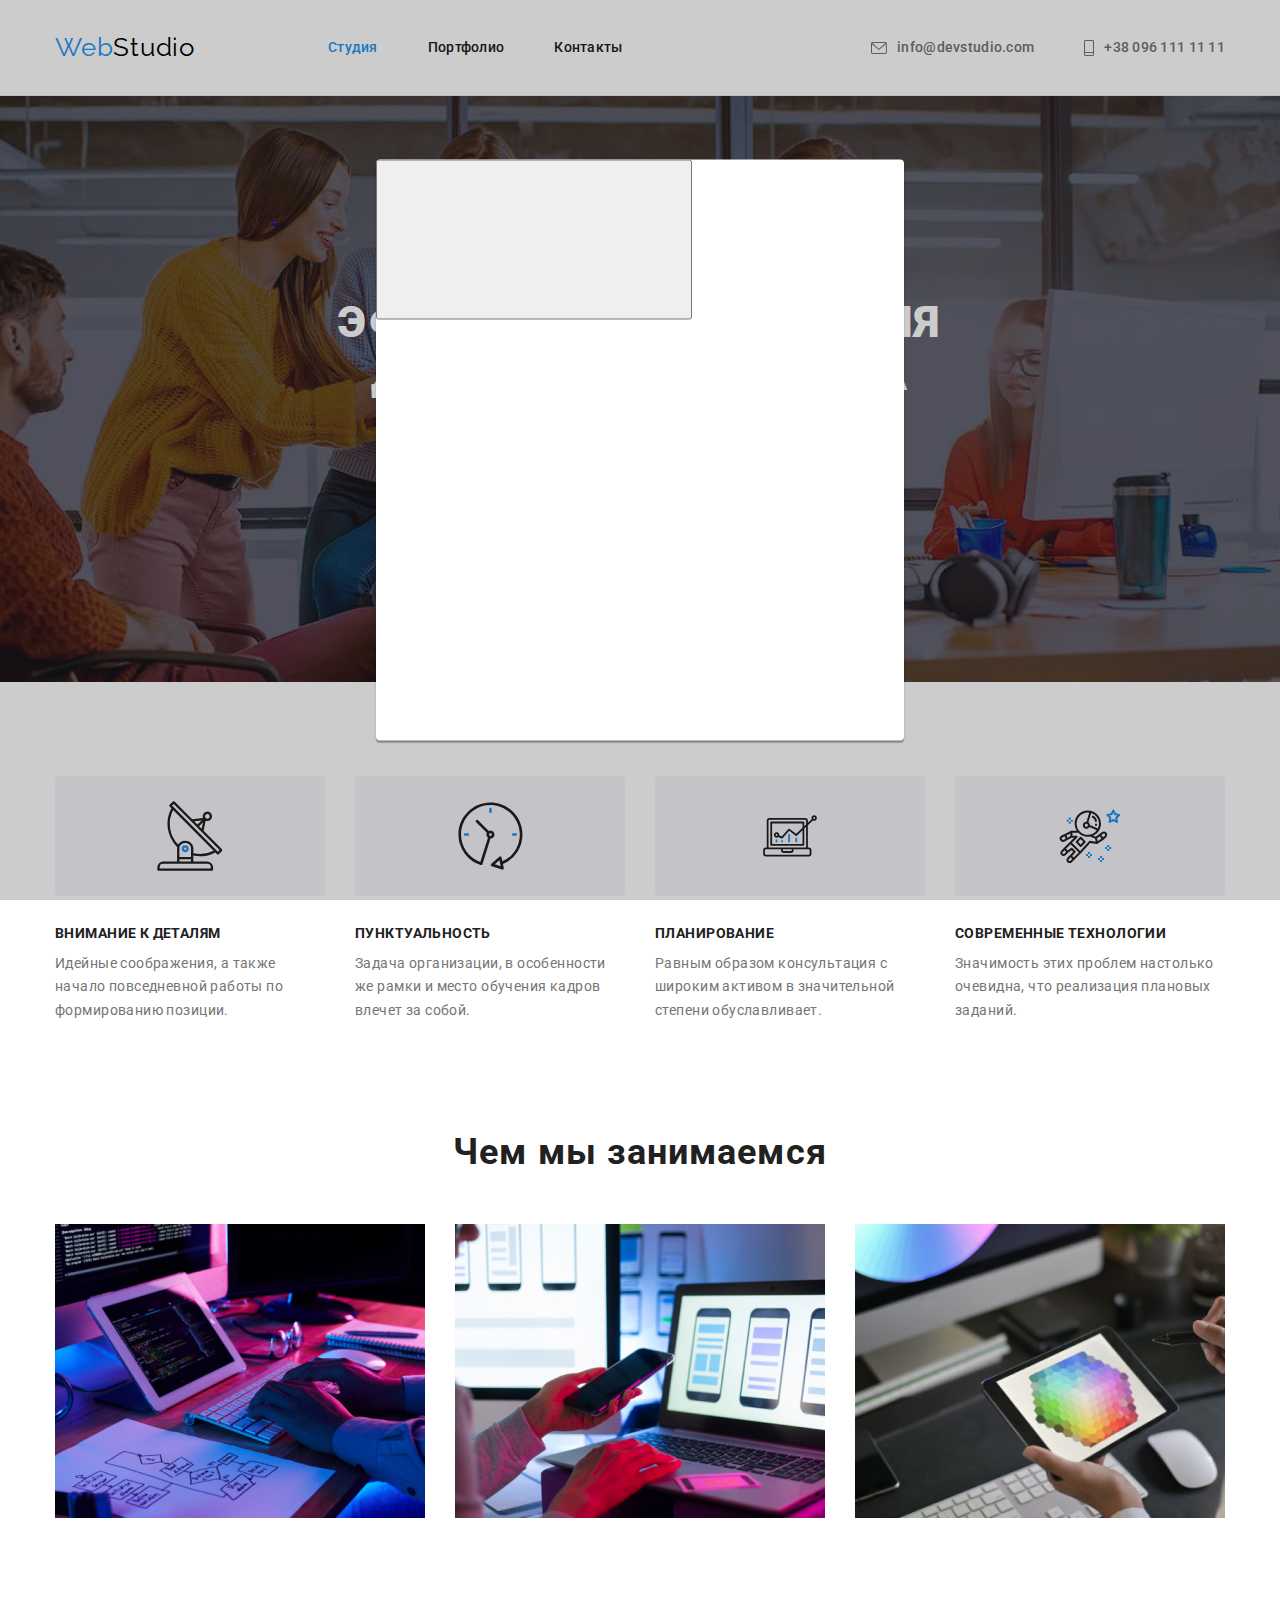
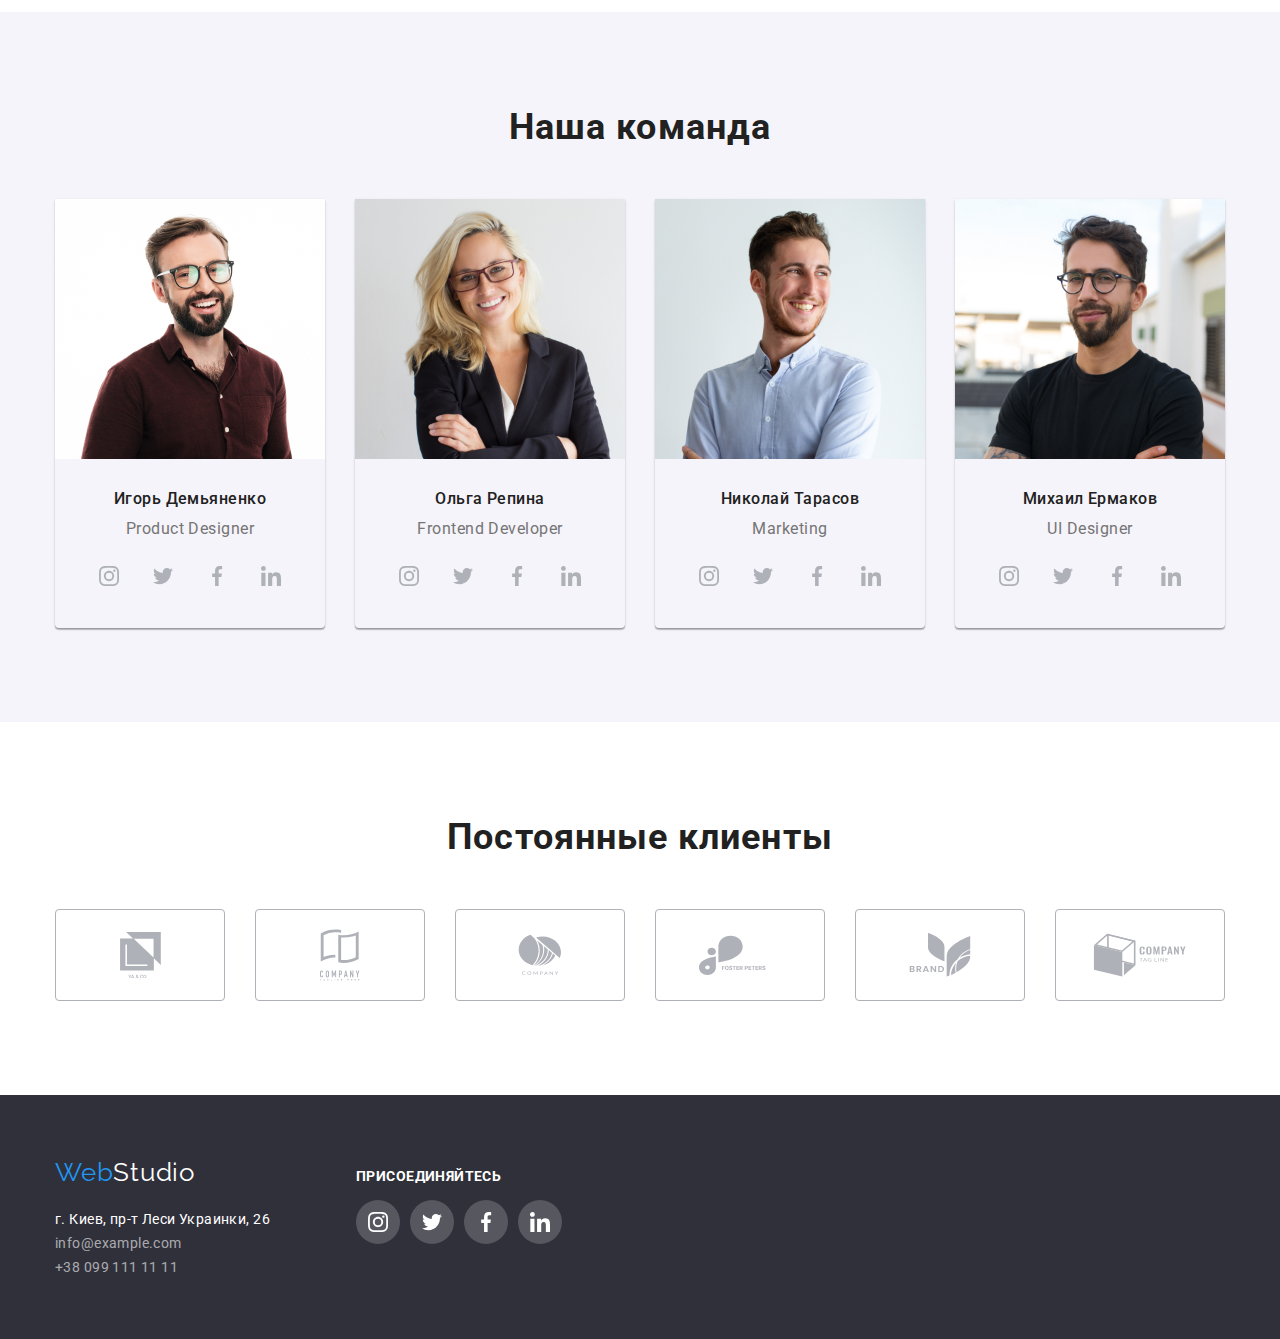
==== index.html @ 1cca9ac5 "modal" ====
<!DOCTYPE html>
<html lang="ru">
    <head>
        <meta charset="utf-8"/>
        <meta name="description" content="Эффективные решения для вашего бизнеса"/>
        <title>Web Studio</title>
        <link rel="preconnect" href="https://fonts.googleapis.com">
        <link rel="preconnect" href="https://fonts.gstatic.com" crossorigin>
        <link href="https://fonts.googleapis.com/css2?family=Raleway:wght@700&family=Roboto:wght@400;500;700;900&display=swap" rel="stylesheet">
        <link rel="stylesheet" href="https://cdnjs.cloudflare.com/ajax/libs/modern-normalize/1.1.0/modern-normalize.min.css">
        <link rel="stylesheet" href="./css/style.css">
    </head>
    <body class="body">

      <!-- Шапка сторінки -->
      <header class="page-header"> 
          <div class="container main-nav">
          <a href="/index.html"class="logo link">Web<span class="black-color">Studio</span></a>  
          <nav> 
            <ul class="site-nav list">
              <li class="item"><a href="./index.html" class="link current">Студия</a></li>
              <li class="item"><a href="./portfolio.html" class="link">Портфолио</a></li>
              <li class="item"><a href=""class="link">Контакты</a></li>
            </ul>
          </nav>
          <ul class="header-info list"> 
              <li class="item">
                  <a href="mailto:info@devstudio.com" class="info-link link">
                    <svg class="item-icon" width="16px" height="12px">
                    <use href="./img/sprite.svg#icon-mail"></use>   
                  </svg><span>info@devstudio.com</span></a>
              </li>

              <li class="item">
                  <a href="tel:+380961111111" class="info-link link">
                    <svg class="item-icon" width="10px" height="16px">
                    <use href="./img/sprite.svg#icon-phone"></use>   
                  </svg><span>+38 096 111 11 11</span></a>
              </li>
          </ul>  
        </div>
      </header>
      
      <!--Унікальний контент сторінки  -->
       <main>

           <!-- Секція перша -->
           <section class="main-section">
               <h1 class="main-title">Эффективные решения для вашего бизнеса</h1>
               <button type="button"class="primary-button">Заказать услугу</button>
        
           </section>

           <!-- Секція друга -->
          
              <section class="secondary-section">
                <div class="container">
                  <ul class="advantages list">
                      <li class="advantage-item"> 
                          <div class="advantage-icon-group">
                             <svg class="advantage-icon" width="65.32px" height="70px">
                              <use class="satellite-icon" href="./img/sprite.svg#icon-satellite1"></use>   
                            </svg>  
                          </div>
                          <h3 class="advantage">Внимание к деталям</h3>
                          <p class="specific-advantage">Идейные соображения, а также начало повседневной работы по формированию позиции.</p>
                     </li>

                     <li class="advantage-item">
                         <div class="advantage-icon-group">
                            <svg class="advantage-icon" width="66.96px" height="70px">
                             <use class="satellite-icon" href="./img/sprite.svg#icon-clock1"></use>   
                           </svg>  
                         </div>
                         <h3 class="advantage">Пунктуальность</h3>
                         <p class="specific-advantage">Задача организации, в особенности же рамки и место обучения кадров влечет за собой.</p>
                     </li>

                     <li class="advantage-item">
                         <div class="advantage-icon-group">
                           <svg class="advantage-icon" width="70px" height="53.69px">
                            <use class="satellite-icon" href="./img/sprite.svg#icon-graph1"></use>   
                          </svg>  
                       </div>
                         <h3 class="advantage">Планирование</h3>
                         <p class="specific-advantage">Равным образом консультация с широким активом в значительной степени обуславливает.</p>
                     </li>

                     <li class="advantage-item">
                         <div class="advantage-icon-group">
                           <svg class="advantage-icon" width="70px" height="60.66px">
                            <use class="satellite-icon" href="./img/sprite.svg#icon-astronaut"></use>   
                          </svg>  
                        </div>
                         <h3 class="advantage">Современные технологии</h3>
                         <p class="specific-advantage">Значимость этих проблем настолько очевидна, что реализация плановых заданий.</p>
                     </li>
                  </ul>
               </div>
              </section>
         
           <!-- Секція третя -->
           
              <section class="third-section">
                <div class="container">
                  <h2 class="secondary-title">Чем мы занимаемся</h2>
                      <ul class="work list">
                          <li class="work-item"><img src="./img/computer-typing.jpg" alt="человек, который сидит за столом и печатает на клавиатуре перед компьютером, а рядом лежат заметки" width="370" height="294">        
                          </li>
                          <li class="work-item"><img src="./img/phone.jpg" alt="человек, который сидит за столом перед ноутбуком и держит в руке телефон" width="370" height="294"> 
                          </li>
                          <li class="work-item"><img src="./img/tablet.jpg" alt="человек, который сидит перед компьютером и держит в руке планшет с ручкой, а на планшете изображена гамма цветов" width="370" height="294"> 
                          </li>
                       </ul>
                 </div>
              </section>
           
       
           <!-- Секція четверта -->
              <section class="team-section">
                  <h2 class="secondary-title">Наша команда</h2>
                  <ul class="team list container">
                      <li class="team-card">
                          <img src="./img/employee-1.jpg" alt="молодой человек в очках, в темной рубашке ,брюнет который улыбается" width="270" height="260">
                          <h3 class="employee-name">Игорь Демьяненко</h3>
                          <p lang="en" class="team-specialty"> Product Designer</p>
                          <ul class="team-icon-list">
                          
                            <li class="team-icon-item">
                              <a href="" class="team-icon-item">
                                <svg class="team-icon" width="20px" height="20px">
                                  <use href="./img/sprite.svg#icon-instagram"></use>   
                                </svg> 
                              </a>
                           </li>

                           <li class="team-icon-item">
                             <a href="" class="team-icon-item">
                               <svg class="team-icon" width="20px" height="20px">
                                 <use href="./img/sprite.svg#icon-twitter"></use>   
                               </svg>
                            </a>
                           </li>

                           <li class="team-icon-item">
                             <a href="" class="team-icon-item">
                              <svg class="team-icon" width="20px" height="20px">
                                <use href="./img/sprite.svg#icon-facebook"></use>   
                              </svg>
                             </a>
                           </li>

                           <li class="team-icon-item">
                             <a href="" class="team-icon-item">
                              <svg class="team-icon" width="20px" height="20px">
                                <use href="./img/sprite.svg#icon-linkedin"></use>   
                              </svg>
                             </a>
                           </li>
                         </ul>   
                      </li>
 
                      <li class="team-card">
                         <img src="./img/employee-2.jpg" alt="молодая девушка в очках, блондинка в костюме которая улыбается" width="270" height="260">
                         <h3 class="employee-name">Ольга Репина</h3>
                         <p lang="en" class="team-specialty"> Frontend Developer</p> 
                         <ul class="team-icon-list">
                          
                          <li class="team-icon-item">
                            <a href="" class="team-icon-item">
                              <svg class="team-icon" width="20px" height="20px">
                                <use href="./img/sprite.svg#icon-instagram"></use>   
                              </svg> 
                            </a>
                         </li>

                         <li class="team-icon-item">
                           <a href="" class="team-icon-item">
                             <svg class="team-icon" width="20px" height="20px">
                               <use href="./img/sprite.svg#icon-twitter"></use>   
                             </svg>
                          </a>
                         </li>

                         <li class="team-icon-item">
                           <a href="" class="team-icon-item">
                            <svg class="team-icon" width="20px" height="20px">
                              <use href="./img/sprite.svg#icon-facebook"></use>   
                            </svg>
                           </a>
                         </li>

                         <li class="team-icon-item">
                           <a href="" class="team-icon-item">
                            <svg class="team-icon" width="20px" height="20px">
                              <use href="./img/sprite.svg#icon-linkedin"></use>   
                            </svg>
                           </a>
                         </li>
                       </ul>   
                    </li>
 
                     <li class="team-card">
                         <img src="./img/employee-3.jpg" alt="молодой парень в белой рубашке, который улыбается" width="270" height="260">
                         <h3 class="employee-name">Николай Тарасов</h3>
                         <p lang="en" class="team-specialty"> Marketing</p>
                         <ul class="team-icon-list">
                          
                          <li class="team-icon-item">
                            <a href="" class="team-icon-item">
                              <svg class="team-icon" width="20px" height="20px">
                                <use href="./img/sprite.svg#icon-instagram"></use>   
                              </svg> 
                            </a>
                         </li>

                         <li class="team-icon-item">
                           <a href="" class="team-icon-item">
                             <svg class="team-icon" width="20px" height="20px">
                               <use href="./img/sprite.svg#icon-twitter"></use>   
                             </svg>
                          </a>
                         </li>

                         <li class="team-icon-item">
                           <a href="" class="team-icon-item">
                            <svg class="team-icon" width="20px" height="20px">
                              <use href="./img/sprite.svg#icon-facebook"></use>   
                            </svg>
                           </a>
                         </li>

                         <li class="team-icon-item">
                           <a href="" class="team-icon-item">
                            <svg class="team-icon" width="20px" height="20px">
                              <use href="./img/sprite.svg#icon-linkedin"></use>   
                            </svg>
                           </a>
                         </li>
                       </ul>   
                    </li>
 
                      <li class="team-card">
                         <img src="./img/employee-4.jpg" alt="молодой парень в очках, брюнет, в черной футболке, слегка улыбается" width="270" height="260">
                         <h3 class="employee-name">Михаил Ермаков</h3>
                         <p lang="en" class="team-specialty"> UI Designer</p>
                         <ul class="team-icon-list">
                          
                          <li class="team-icon-item">
                            <a href="" class="team-icon-item">
                              <svg class="team-icon" width="20px" height="20px">
                                <use href="./img/sprite.svg#icon-instagram"></use>   
                              </svg> 
                            </a>
                         </li>

                         <li class="team-icon-item">
                           <a href="" class="team-icon-item">
                             <svg class="team-icon" width="20px" height="20px">
                               <use href="./img/sprite.svg#icon-twitter"></use>   
                             </svg>
                          </a>
                         </li>

                         <li class="team-icon-item">
                           <a href="" class="team-icon-item">
                            <svg class="team-icon" width="20px" height="20px">
                              <use href="./img/sprite.svg#icon-facebook"></use>   
                            </svg>
                           </a>
                         </li>

                         <li class="team-icon-item">
                           <a href="" class="team-icon-item">
                            <svg class="team-icon" width="20px" height="20px">
                              <use href="./img/sprite.svg#icon-linkedin"></use>   
                            </svg>
                           </a>
                         </li>
                       </ul>   
                    </li>
              </ul> 

              </section>
<!-- Секція п'ята -->
              <section class="clients-section">
                <h2 class="secondary-title">Постоянные клиенты</h2>
                <ul class="clients-logo-list container">
                  <li class="clients-logo-item">
                    <a href="" class="clients-logo-item link">
                      <svg class="clients-icon" width="41px" height="46.7px">
                        <use href="./img/sprite.svg#icon-client-1"></use>
                      </svg>
                    </a>
                  </li>

                  <li class="clients-logo-item">
                    <a href="" class="clients-logo-item link">
                      <svg class="clients-icon" width="40px" height="52px">
                        <use href="./img/sprite.svg#icon-client-2"></use>
                      </svg>
                    </a>
                  </li>

                  <li class="clients-logo-item">
                    <a href="" class="clients-logo-item link">
                      <svg class="clients-icon" width="43.46px" height="41.18px">
                        <use href="./img/sprite.svg#icon-client-3"></use>
                      </svg>
                    </a>
                  </li>

                  <li class="clients-logo-item">
                    <a href="" class="clients-logo-item link">
                      <svg class="clients-icon" width="84.44px" height="40.62px">
                        <use href="./img/sprite.svg#icon-client-4"></use>
                      </svg>
                    </a>
                  </li>

                  <li class="clients-logo-item">
                    <a href="" class="clients-logo-item link">
                      <svg class="clients-icon" width="62.54px" height="45.43px">
                        <use href="./img/sprite.svg#icon-client-5"></use>
                      </svg>
                    </a>
                  </li>

                  <li class="clients-logo-item">
                    <a href="" class="clients-logo-item link">
                      <svg class="clients-icon" width="93.79px" height="43.93px">
                        <use href="./img/sprite.svg#icon-client-6"></use>
                      </svg>
                    </a>
                  </li>
                </ul>
              </section>
           
       </main>

      <!--Підвал сторінки -->
       <footer class="footer">
           <div class="container footer-container">
             <div class="address-container"> 
               <a href="/index.html"class="logo link">Web<span class="white-color">Studio</span></a>
              <address>
                 <ul class="address list">
                     <li><a href=""class="physical-address link">г. Киев, пр-т Леси Украинки, 26</a></li> 
                     <li><a href="info@example.com" class="info link">info@example.com</a></li>
                     <li><a href="tel:+380991111111" class="info link">+38 099 111 11 11</a></li>  
                 </ul>
              </address>
             </div>
              
              <div class="join container">
                <h3 class="join-title">Присоединяйтесь</h3>
                <ul class="join-icon-list">
                  <li class="join-icon-item">
                    <a href="" class="join-icon-item">
                      <svg width="20px" height="20px">
                        <use href="./img/sprite.svg#icon-instagram"></use>   
                      </svg>
                    </a>
                   </li>
    
                   <li class="join-icon-item">
                     <a href="" class="join-icon-item">
                      <svg  width="20px" height="20px">
                        <use href="./img/sprite.svg#icon-twitter"></use>   
                      </svg>
                     </a>
                   </li>
    
                   <li class="join-icon-item">
                     <a href="" class="join-icon-item">
                      <svg width="20px" height="20px">
                        <use href="./img/sprite.svg#icon-facebook"></use>   
                      </svg>
                     </a>
                   </li>
    
                   <li class="join-icon-item">
                     <a href="" class="join-icon-item"> 
                      <svg width="20px" height="20px">
                        <use href="./img/sprite.svg#icon-linkedin"></use>   
                      </svg>
                     </a>
                   </li>
                 </ul>  
                </li>
                </ul>
               </div>

           </div>

       </footer>

       <!-- Модальне вікно -->
       <div class="backdrop">
         <div class="modal">
           <button>
             <svg>
               <use href="" ></use>
             </svg>
           </button>
         </div>
       </div>



  </body>
   
</html>
---- css/style.css ----
:root {
    --primary-text-color: #212121;
    --paragraph-text-color: #757575;
    --accent-color: #2196F3;
    --body-background-color: #FFFFFF;
    --logo-black-color: #000000;
    --footor-background-color: #2F303A;
    --team-background-color: #F5F4FA;
    --footer-info-color: rgba(255, 255, 255, 0.6);
    --primary-button-shadow: 0px 4px 4px rgba(0, 0, 0, 0.15);
    --team-card-shadow: 0px 1px 3px rgba(0, 0, 0, 0.12), 0px 1px 1px rgba(0, 0, 0, 0.14), 0px 2px 1px rgba(0, 0, 0, 0.2);
    --portfolio-card-shadow: 0px 1px 1px rgba(0, 0, 0, 0.12), 0px 4px 4px rgba(0, 0, 0, 0.06), 1px 4px 6px rgba(0, 0, 0, 0.16);
    --secondary-button-shadow: 0px 3px 1px rgba(0, 0, 0, 0.1), 0px 1px 2px rgba(0, 0, 0, 0.08), 0px 2px 2px rgba(0, 0, 0, 0.12);
    --card-border-color: 1px solid #EEEEEE;
    --icon-color: #AFB1B8;
    --icon-background-color: rgba(255, 255, 255, 0.1);
    --header-border-color: 1px solid #ECECEC;
}

*, 
*::before,
*::after {
    box-sizing: border-box;
}

.body {
    background-color: var(--body-background-color);
    color: var(--primary-text-color);
    font-family: 'Roboto', 'Arial', sans-serif;
 }
 .container {
     width: 1200px;
     padding-left: 15px;
     padding-right: 15px;
     margin: 0 auto;
 }
 .list {
     list-style: none;
     margin-top: 0;
     margin-bottom: 0;
 }
 .link {
     text-decoration: none;
 }
 /* Шапка сторінки */
 
 /* Лого хедер */
 .page-header {
    border-bottom: var(--header-border-color);
 }
 .page-header .main-nav {
     display: flex;
     align-items: center;
     padding-top: 32px;
     padding-bottom: 32px;
 }
 .logo {
     color: var(--accent-color);
     font-family: 'Raleway', 'Arial', sans-serif;
     font-size: 26px;
     line-height: 1.2;
     letter-spacing: 0.03em;  
 }
 .logo .black-color {
     color: var(--logo-black-color);  
     display: inline-block; 
 }
 .logo:hover,
 .logo:focus {
     color: var(--accent-color);
 }
 
 /* Навігація */
 .site-nav {
     font-weight: 500;
     font-size: 14px;
     line-height: 1.1;
     letter-spacing: 0.02em;
 
     display: flex;
     margin-left: 93px;
 }
 .site-nav .item:not(:last-child),
 .header-info .item:not(:last-child){
     margin-right: 50px;
 }
 .site-nav .link {
     color: var(--primary-text-color);
     display: block;
 }
 .site-nav .link:hover,
 .site-nav .link:focus {
     color: var(--accent-color);
 }
 .site-nav .link.current{
     color: var(--accent-color);
 }
 .header-info {
     font-weight: 500;
     font-size: 14px;
     line-height: 1.1;
     letter-spacing: 0.02em;
 
     padding: 0;
     margin-left: auto;
     display: flex;
     align-items: center;
 }
 .info-link {
     color: var(--paragraph-text-color);
     display: flex;
     align-items: center;
 }
 .info-link:hover,
 .info-link:focus {
     color: var(--accent-color);
 }
 .item {
     color: var(--paragraph-text-color);
     display: flex;
     align-items: center;
 }
 .item:hover,
 .item-focus {
     color: var(--accent-color);
 }
 .item-icon {
  fill: currentColor;
  margin-right: 10px;
 }
 
 /* Унікальний контент сторінки */
 
 /* Секція перша */
 
 .main-section {
     background-color: var(--footor-background-color);
     color: var(--body-background-color);
     margin-top: 0;
     padding: 200px 0;
     text-align: center;
 
     background-image: linear-gradient(
        to right, 
        rgba(47, 48, 58, 0.4),
        rgba(47, 48, 58, 0.4)
      ),
        url(../img/hero.jpg);
    
     background-repeat: no-repeat;
     background-position: center;
     background-size: 1600px;
 }
 .main-title {
     font-weight: 900;
     font-size: 44px;
     line-height: 1.2;
     letter-spacing: 0.06em;
     text-transform: uppercase;
     
     margin: 0 auto 30px auto;
     width: 696px;
 }
 /* Кнопка */
 .primary-button {
     background-color: var(--accent-color);
     color: var(--body-background-color);
     font-family: inherit;
     font-size: 16px;
     line-height: 1.9;
     letter-spacing: 0.06em;
 
     box-shadow: var(--primary-button-shadow);
     border: none;
     border-radius: 4px; 
     padding: 10px 32px;
     min-width: 200px;
     text-align: center;
     margin-top: 0;
     cursor: pointer;
 }
 
 /* Секція друга */
 .secondary-section .container .advantages {
     display: flex;
     justify-content: space-between;
 }
 .secondary-section {
     padding: 94px 0 47px 0;
 }
 .advantages {
     padding-left: 0;
     padding-right: 0;
 }
 .adwantage-item {
     max-width: 270px;
     padding-left: 0;
     padding-right: 0;
     margin-left: 0;
     margin-right: 0;   
 }
 .advantage-icon-group {
     background-color: var(--team-background-color);
     color: currentColor;
     width: 270px;
     height: 120px;   
     border-radius: 4px;
    
     display: flex;
     justify-content: center;
     align-items: center;
     margin-bottom: 30px; 
     padding: 0;
 }
 .satellite-icon {
     text-align: center;
     justify-content: center; 
 }
 .advantage {
     font-size: 14px;
     line-height: 1.1;
     letter-spacing: 0.03em;
     text-transform: uppercase;
 
     margin-top: 0;
     margin-bottom: 10px;
 }
 .specific-advantage {
     color: var(--paragraph-text-color);
     font-size: 14px;
     line-height: 1.7;
     letter-spacing: 0.03em;
 
     margin-top: 0;
     max-width: 270px;
 }
 
 /* Секція третя */
 .third-section {
    padding: 47px 0 94px 0;
 }
 .secondary-title {
     font-size: 36px;
     line-height: 1.2;
     text-align: center;
     letter-spacing: 0.03em;
     
     margin-top: 0;
     margin-bottom: 50px;
 }
 .work {
     display: flex;
     justify-content: space-between;
     padding-left: 0;
     padding-right: 0;
 }
 
 /* Секція четверта */
 .team-section {
     background-color: var(--team-background-color);
     padding: 94px 0;
 }
 
 .team {
     display: flex;
     justify-content: space-between;
 }
 .team-card {
     text-align: center;
 
     box-shadow: var(--team-card-shadow);
     border-radius: 0px 0px 4px 4px;
 }
 .employee-name {
     font-weight: 500;
     font-size: 16px;
     line-height: 1.2;
     letter-spacing: 0.03em;
 
     margin-top: 30px;
     margin-bottom: 10px;
 }
 .team-specialty {
     font-size: 16px;
     line-height: 1.2;
     letter-spacing: 0.03em;
     color: var(--paragraph-text-color);
 
     margin-top: 0;
     margin-bottom: 16px;
 }
 /* Іконки четверта секція */

.team-icon-list {
    list-style: none;
    padding-left: 32px;
    padding-right: 32px;
    margin-bottom: 30px;

    display: flex;
    justify-content: center;
    align-items: center;
}
.team-icon-item {
    width: 44px;
    height: 44px;
    display: flex;
    justify-content: center;
    align-items: center;
    border-radius: 50%; 
    fill: var(--icon-color);
}
.team-icon-item:not(:last-child){
    margin-right: 10px;
}
.team-icon-item:hover,
.team-icon-item:focus {
    background-color: var(--accent-color);
    fill: var(--body-background-color);
}

/* П'ята секція + іконки */
.clients-section {
    padding-top: 94px;
}
.clients-logo-list {
    list-style: none;
    display: flex;
    justify-content: space-between;
    align-items: center;
    padding-bottom: 94px; 
}
.clients-logo-item {
    width: 170px;
    height: 92px;
    border: 1px solid var(--icon-color);
    border-radius: 4px;
    fill: var(--icon-color);

    display: flex;
    justify-content: center;
    align-items: center;
}
.clients-logo-item .link {
    border: none;
}
.clients-logo-item:hover,
.clients-logo-item:focus {
   fill: var(--accent-color);
   border-color: var(--accent-color); 
}


 /* Підвал сторінки */
 .footer {
     background-color: var(--footor-background-color);
     
     padding: 60px 0;
     margin-top: 0;
     margin-bottom: 0;
 }

 .footer-container {
     display: flex;
     align-items: baseline;
 }
 .address-container {
     margin-right: 70px;
 }
 /* Лого футер */
 
 .logo .link {
     margin-left: 215px;
 }
 .white-color {
     color: var(--body-background-color);
 }
 .logo > .white-color {
     display: inline-block;
     margin-bottom: 20px;
 }
 .address {
     font-style: normal;
     font-size: 14px;
     line-height: 1.7;
     letter-spacing: 0.03em;
 
     padding: 0;
     width: 231px;
 }
 .physical-address {
     color: var(--body-background-color);
     margin-top: 0;
     margin-bottom: 9px;
 }
 .address .info {
     color: var(--footer-info-color);
     margin-top: 0;
     margin-bottom: 9px;
 }
 .address .link:hover,
 .address .link:focus {
     color: var(--accent-color);
 }
.join {
    padding-left: 0;
}
.join-title {
    font-size: 14px;
    line-height: 1.1;
    letter-spacing: 0.03em;
    text-transform: uppercase;
    color: var(--body-background-color); 
}
.join-icon-list {
    list-style: none;
    display: flex;
    align-items: center;
    padding-left: 0;
}
.join-icon-item {
    width: 44px;
    height: 44px;
    display: flex;
    justify-content: center;
    align-items: center;
    border-radius: 50%; 
    fill: var(--body-background-color);
    background-color: var(--icon-background-color);
}
.join-icon-item:not(:last-child){
    margin-right: 10px;
}
.join-icon-item:hover,
.join-icon-item:focus {
  background-color: var(--accent-color);
    fill: var(--body-background-color);  
} 


/* Модальне вікно */

.backdrop {
    position: fixed;
    top: 0;
    left: 0;
    width: 100%;
    height: 100%;
    background-color: rgba(0, 0, 0, 0.2);;
}
  .modal {
    position: absolute;
    top: 50%;
    left: 50%;
    transform: translate(-50%, -50%);

    width: 528px; 
    height: 581px;
    background: #FFFFFF;
    box-shadow: 0px 1px 3px rgba(0, 0, 0, 0.12), 0px 1px 1px rgba(0, 0, 0, 0.14), 0px 2px 1px rgba(0, 0, 0, 0.2);
    border-radius: 4px; 
  }

     



 /* Портфоліо */
.portfolio-section {
   padding: 94px 0; 
}
.portfolio-nav {
    display: flex;
    justify-content: center;
    margin-bottom: 50px;
    padding-left: 0;
}
/* Кнопки у портфоліо */
.secondary-button{
   background: var(--team-background-color);
   color: var(--primary-text-color);
   font-weight: 500;
   font-size: 16px;
   line-height: 1.6;
   text-align: center;
   letter-spacing: 0.03em;

   min-width: 73px;
   border-radius: 4px;
   border: transparent;
  
   padding: 6px 22px;
   margin-top: 0;
   cursor: pointer;    
}
.nav-button:not(:last-child) {
   margin-right: 8px;
}
.secondary-button:hover,
.secondary-button:focus {
   background: var(--accent-color);
   color: var(--body-background-color);
   box-shadow: var(--secondary-button-shadow);
}
.portfolio-items {
   display: flex;
   flex-wrap: wrap;
  
   padding-right: 0;
   padding-left: 0;
}
.portfolio-card:not(:nth-child(-n+3) ) {
  margin-top: 30px;
}
.portfolio-card:not(:nth-child(3n)) {
  margin-right: 30px;
}
.portfolio-link {
    text-decoration: none;
    display: block;
}
.portfolio-link:hover,
.portfolio-link:focus {
    box-shadow: var(--portfolio-card-shadow);
}
.card-text {
   margin-left: 0;
   margin-right: 0;
   padding-left: 0;
   padding-right: 0;
   width: 370px;
   box-sizing: border-box;
   border-top: none;
   border-left: var(--card-border-color);
   border-right: var(--card-border-color);
   border-bottom: var(--card-border-color);
}
img {
   display: block;
}
.item-name {
   font-size: 18px;
   line-height: 2.0;
   letter-spacing: 0.06em;

   padding: 20px 24px 4px;
   margin-top: 0;
   margin-bottom: 0;
   min-width: 322px;
   color: var(--primary-text-color);
}
.item-description {
   color: var(--paragraph-text-color);
   font-size: 16px;
   line-height: 1.9;
   letter-spacing: 0.03em;

   padding: 0 24px 20px ;
   margin-top: 0;
   margin-bottom: 0;
   min-width: 322px;
}
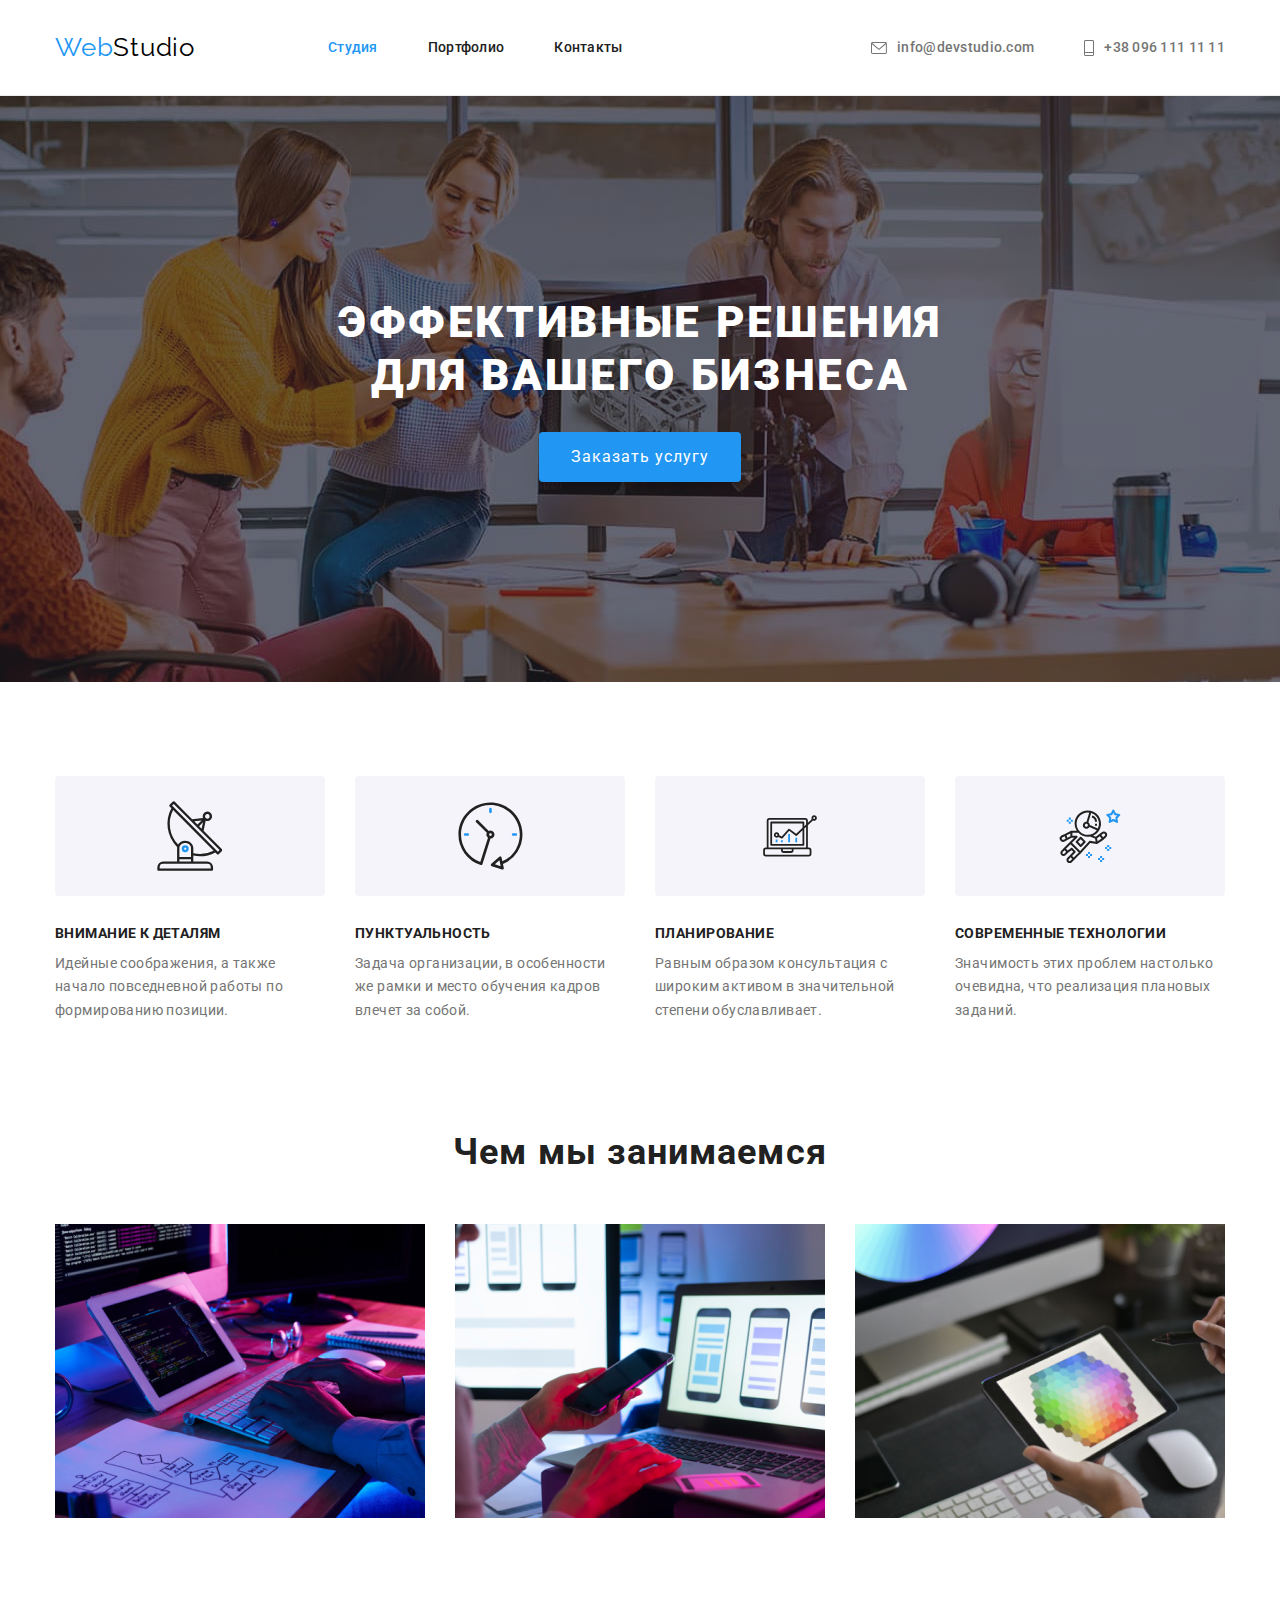
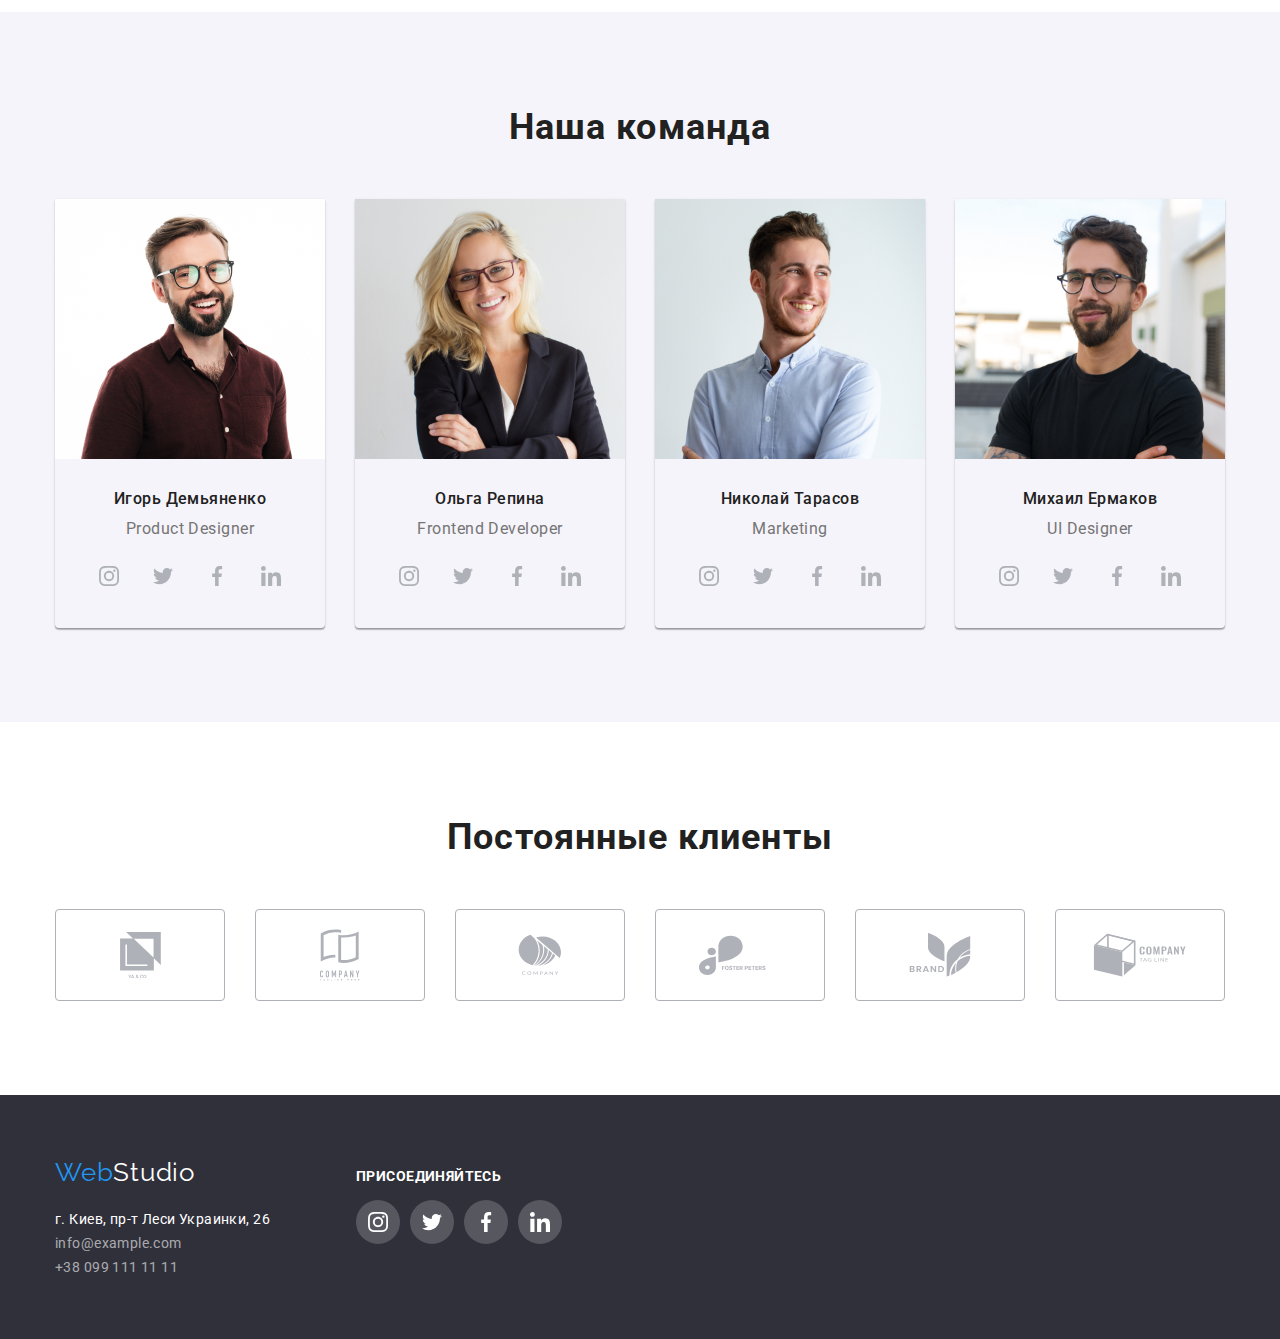
==== commit 803fab5f: "modal finish" ====
--- a/index.html
+++ b/index.html
@@ -47,7 +47,7 @@
            <!-- Секція перша -->
            <section class="main-section">
                <h1 class="main-title">Эффективные решения для вашего бизнеса</h1>
-               <button type="button"class="primary-button">Заказать услугу</button>
+               <button type="button"class="primary-button" data-modal-open>Заказать услугу</button>
         
            </section>
 
@@ -396,18 +396,17 @@
        </footer>
 
        <!-- Модальне вікно -->
-       <div class="backdrop">
+       <div class="backdrop is-hidden" data-modal>
          <div class="modal">
-           <button>
-             <svg>
-               <use href="" ></use>
+           <button class="close-button" data-modal-close>
+             <svg class="close-icon" width="18px" height="18px">
+               <use href="./img/sprite.svg#icon-close"></use> 
              </svg>
            </button>
          </div>
        </div>
 
-
-
+<script src="./js/modal.js"></script>
   </body>
    
 </html>--- a/css/style.css
+++ b/css/style.css
@@ -448,6 +448,10 @@
     height: 100%;
     background-color: rgba(0, 0, 0, 0.2);;
 }
+.backdrop.is-hidden {
+    opacity: 0;
+    pointer-events: none;
+}
   .modal {
     position: absolute;
     top: 50%;
@@ -459,9 +463,33 @@
     background: #FFFFFF;
     box-shadow: 0px 1px 3px rgba(0, 0, 0, 0.12), 0px 1px 1px rgba(0, 0, 0, 0.14), 0px 2px 1px rgba(0, 0, 0, 0.2);
     border-radius: 4px; 
+
+    opacity: 1;
   }
 
+  .close-button {
+      width: 30px;
+      height: 30px;
+      border-radius: 50%;
+      display: flex;
+      justify-content: center;
+      align-items: center;
+
+      background: #FFFFFF;
+      border: 1px solid rgba(0, 0, 0, 0.1);
+      box-sizing: border-box;
+
+      cursor: pointer;
+      padding: 0;
      
+}
+  .close-icon {
+      border: none;
+  }
+  .modal > .close-button {
+        margin-top: 8px;
+        margin-left: 490px;
+    } 
 
 
 
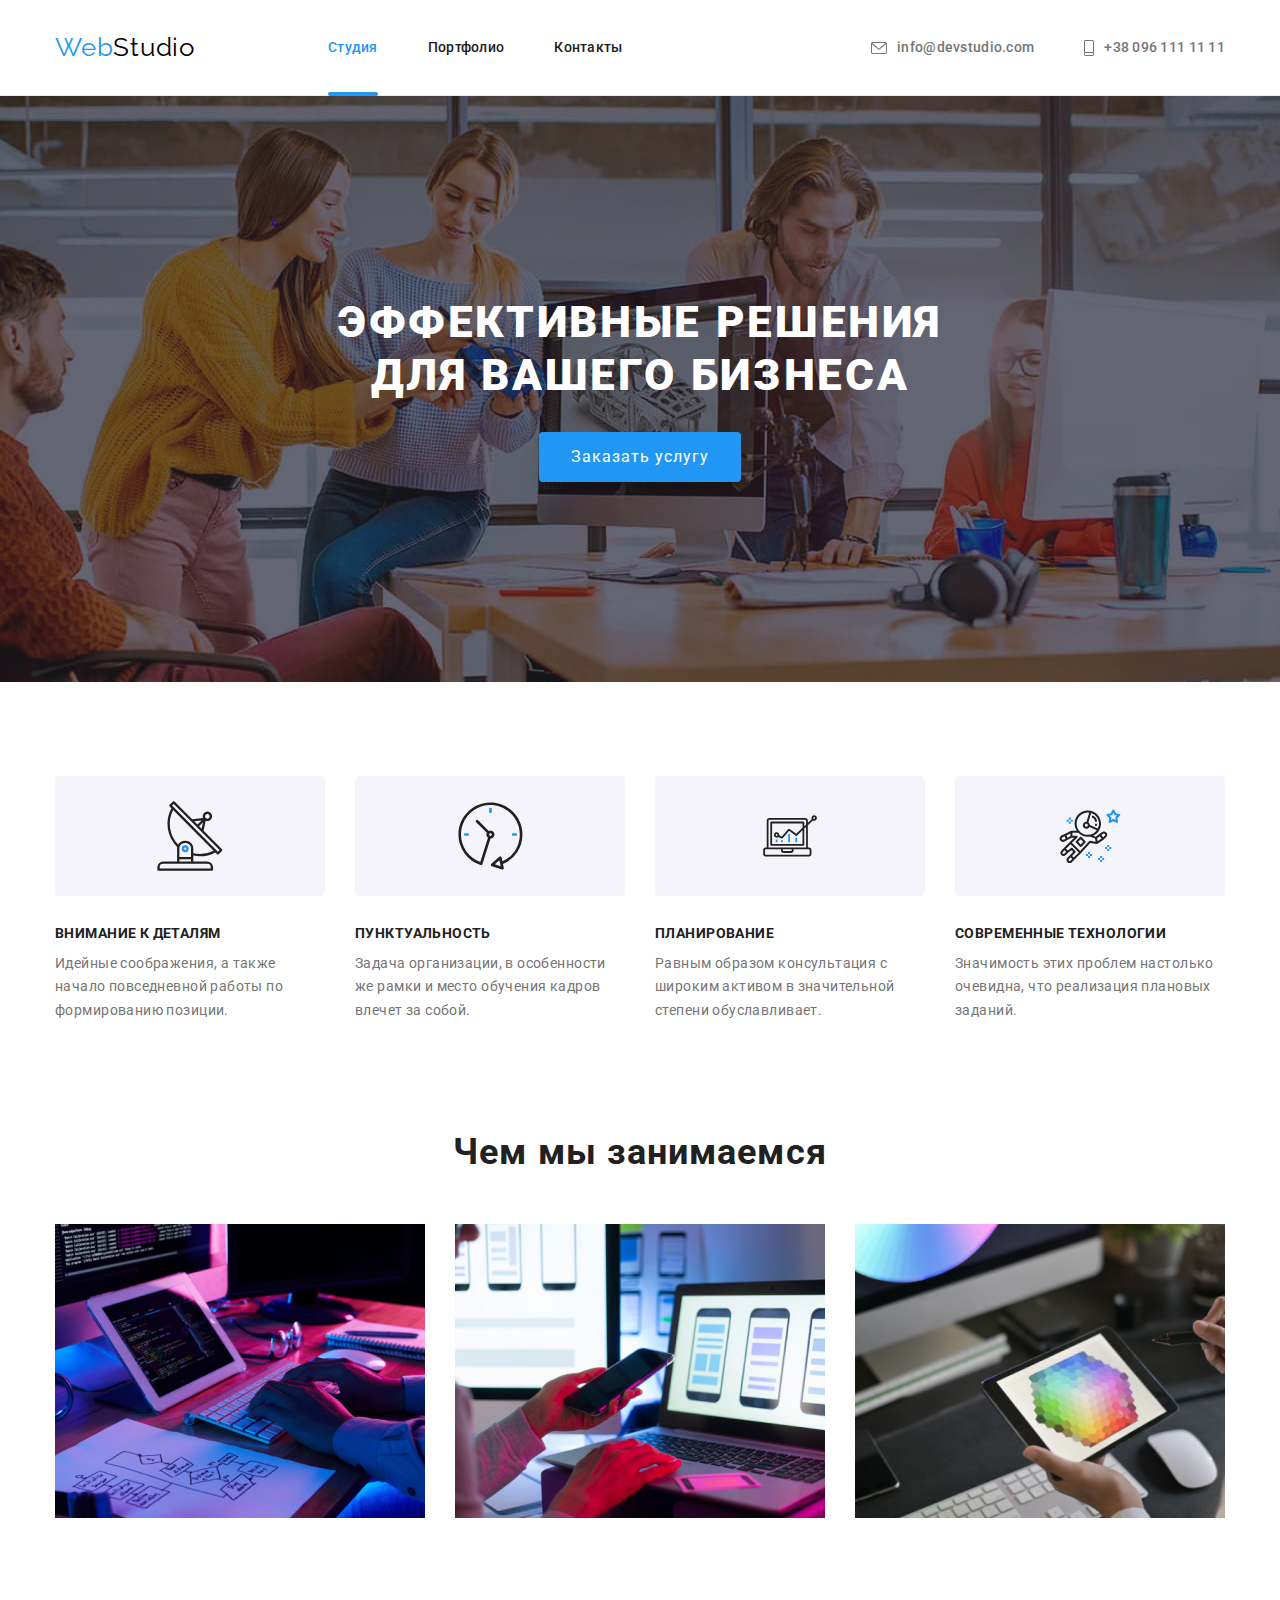
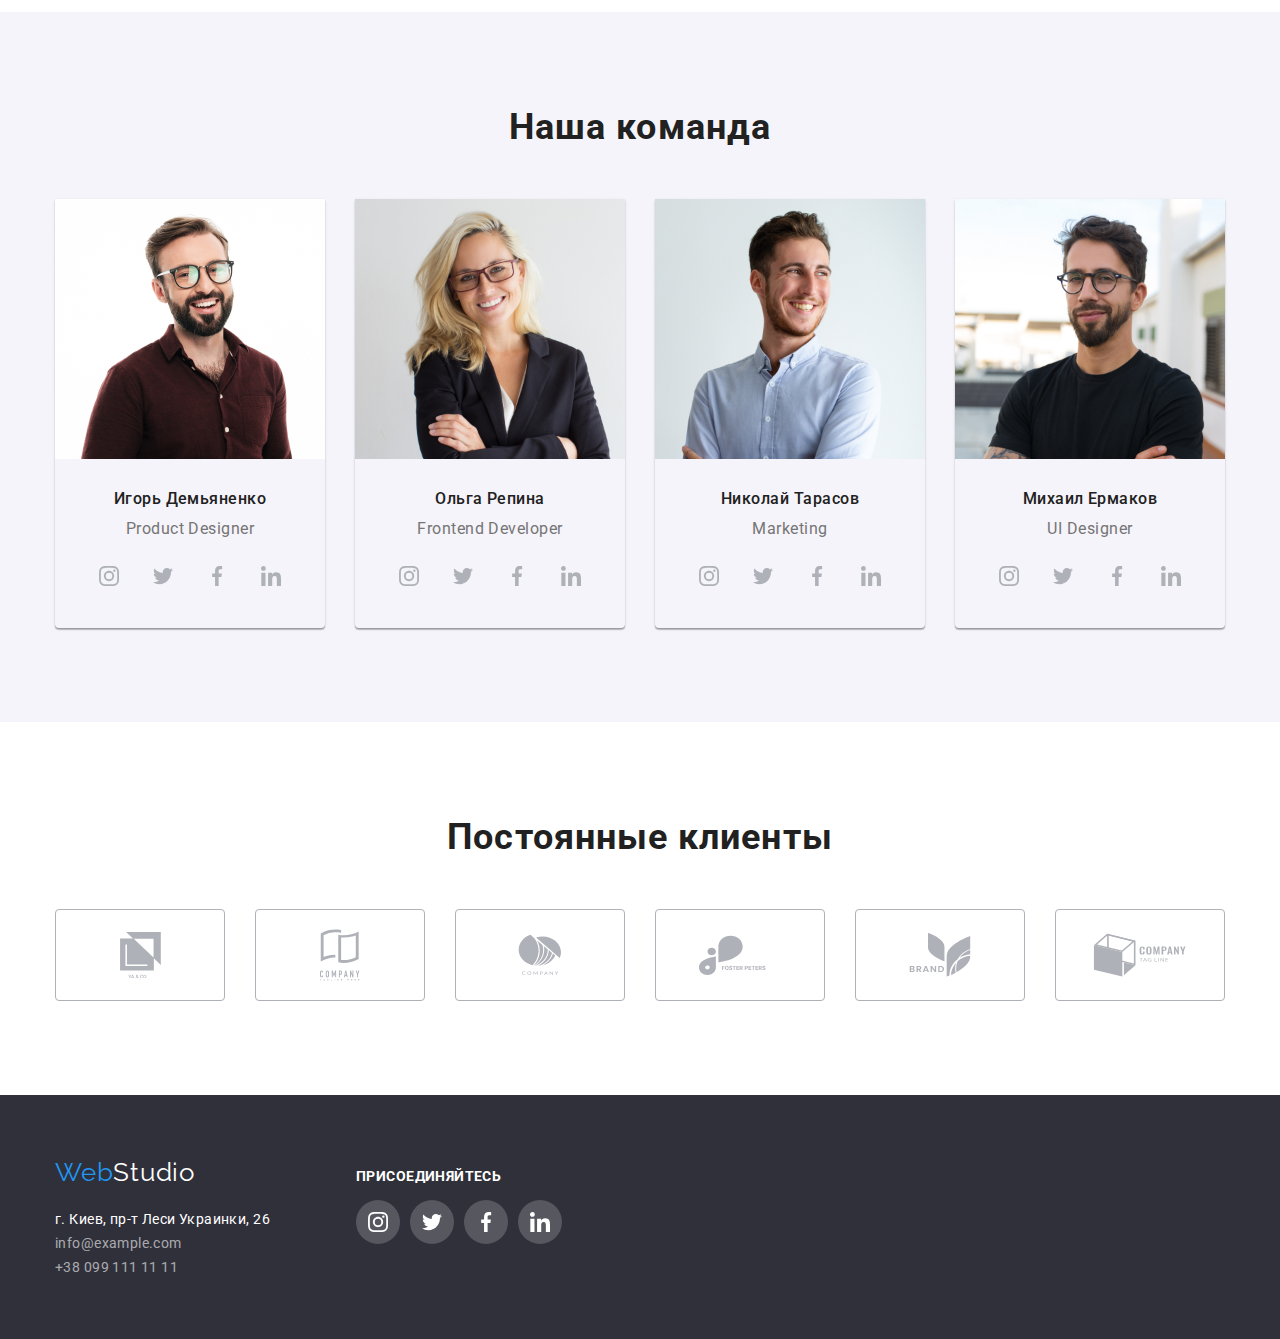
==== commit 76d66261: "site nav" ====
--- a/index.html
+++ b/index.html
@@ -399,7 +399,7 @@
        <div class="backdrop is-hidden" data-modal>
          <div class="modal">
            <button class="close-button" data-modal-close>
-             <svg class="close-icon" width="18px" height="18px">
+             <svg width="18px" height="18px">
                <use href="./img/sprite.svg#icon-close"></use> 
              </svg>
            </button>
--- a/css/style.css
+++ b/css/style.css
@@ -95,6 +95,20 @@
  .site-nav .link.current{
      color: var(--accent-color);
  }
+ .link.current {
+    position: relative;
+ }
+ .link.current::after{
+    content: "";
+    display: block;
+    width: 100%;
+    height: 4px;
+    background: #2196F3;
+    border-radius: 2px;
+    position: absolute;
+    bottom: -41px;
+
+ }
  .header-info {
      font-weight: 500;
      font-size: 14px;
@@ -480,12 +494,9 @@
       box-sizing: border-box;
 
       cursor: pointer;
-      padding: 0;
-     
-}
-  .close-icon {
-      border: none;
-  }
+      padding: 0;  
+}
+  
   .modal > .close-button {
         margin-top: 8px;
         margin-left: 490px;
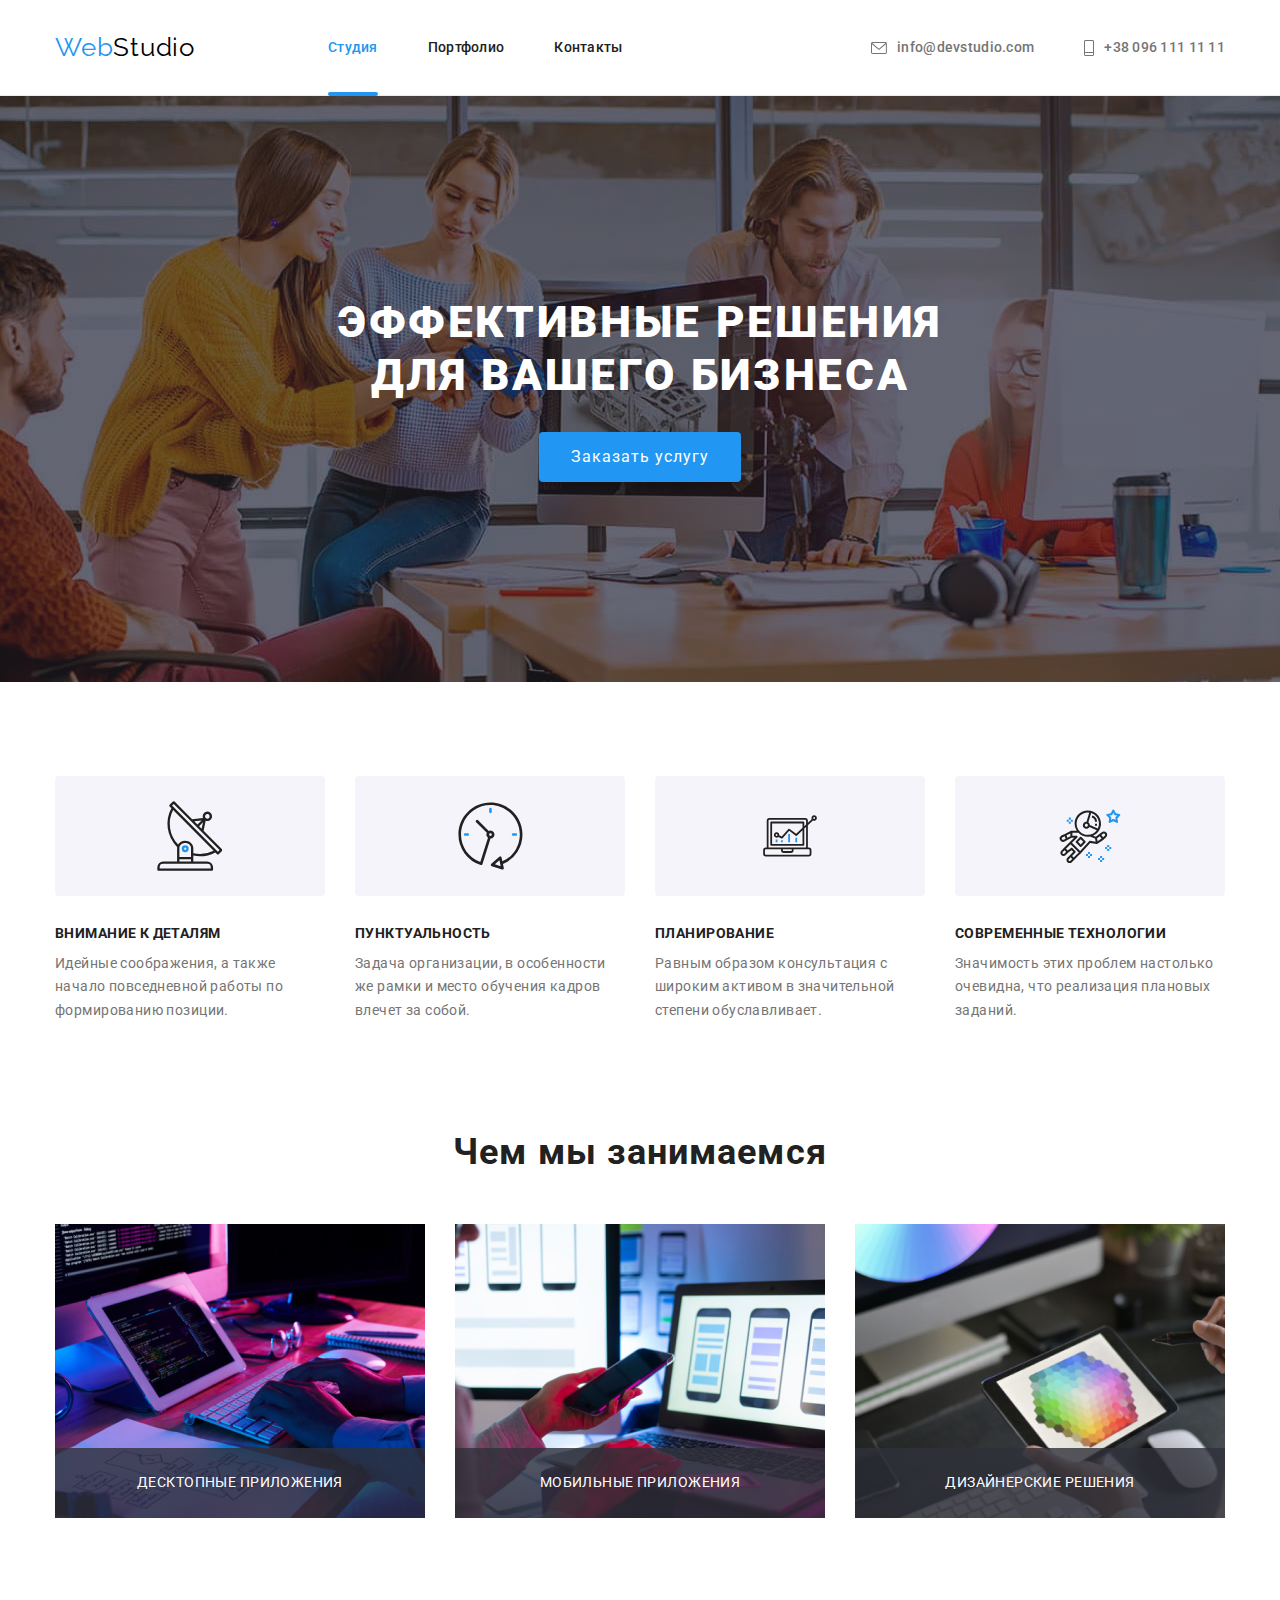
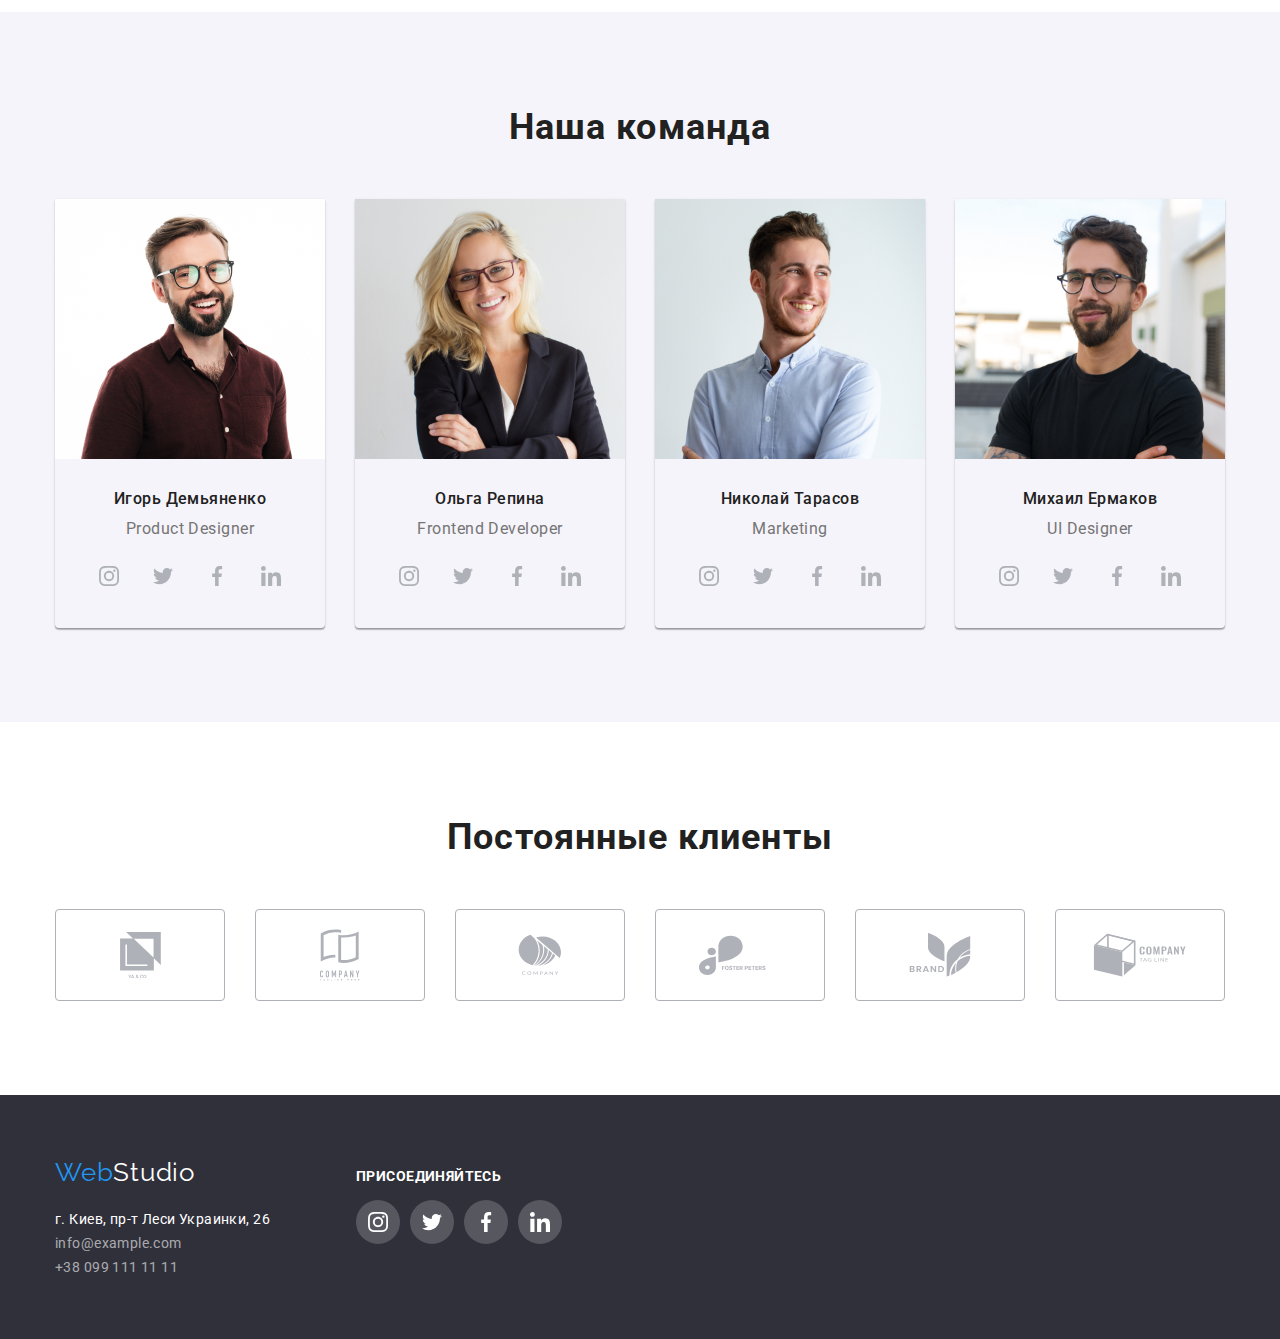
==== commit 9ab3718a: "third section" ====
--- a/index.html
+++ b/index.html
@@ -105,11 +105,20 @@
                 <div class="container">
                   <h2 class="secondary-title">Чем мы занимаемся</h2>
                       <ul class="work list">
-                          <li class="work-item"><img src="./img/computer-typing.jpg" alt="человек, который сидит за столом и печатает на клавиатуре перед компьютером, а рядом лежат заметки" width="370" height="294">        
+                          <li class="work-item"><img src="./img/computer-typing.jpg" alt="человек, который сидит за столом и печатает на клавиатуре перед компьютером, а рядом лежат заметки" width="370" height="294">
+                            <div class="overlay">
+                              <p class="overlay-text">Десктопные приложения</p>
+                            </div>        
                           </li>
-                          <li class="work-item"><img src="./img/phone.jpg" alt="человек, который сидит за столом перед ноутбуком и держит в руке телефон" width="370" height="294"> 
+                          <li class="work-item"><img src="./img/phone.jpg" alt="человек, который сидит за столом перед ноутбуком и держит в руке телефон" width="370" height="294">
+                            <div class="overlay">
+                              <p class="overlay-text">Мобильные приложения</p>
+                            </div>       
                           </li>
-                          <li class="work-item"><img src="./img/tablet.jpg" alt="человек, который сидит перед компьютером и держит в руке планшет с ручкой, а на планшете изображена гамма цветов" width="370" height="294"> 
+                          <li class="work-item"><img src="./img/tablet.jpg" alt="человек, который сидит перед компьютером и держит в руке планшет с ручкой, а на планшете изображена гамма цветов" width="370" height="294">
+                            <div class="overlay">
+                              <p class="overlay-text">Дизайнерские решения</p>
+                            </div>       
                           </li>
                        </ul>
                  </div>
--- a/css/style.css
+++ b/css/style.css
@@ -15,6 +15,7 @@
     --icon-color: #AFB1B8;
     --icon-background-color: rgba(255, 255, 255, 0.1);
     --header-border-color: 1px solid #ECECEC;
+    --timing-function: cubic-bezier(0.4, 0, 0.2, 1)
 }
 
 *, 
@@ -267,6 +268,30 @@
      justify-content: space-between;
      padding-left: 0;
      padding-right: 0;
+ }
+ .work-item {
+     position: relative;
+ }
+ .overlay {
+     width: 370px;
+     height: 70px;
+     position: absolute;
+     background-image: linear-gradient(
+         to right,
+        rgba(47, 48, 58, 0.8),
+        rgba(47, 48, 58, 0.8)
+     );
+     bottom: 0;
+ }
+ .overlay-text {
+    text-transform: uppercase;
+    color: #FFFFFF;
+    font-size: 14px;
+    line-height: 1.14;
+    text-align: center;
+    letter-spacing: 0.03em;
+    padding: 27px 82px;
+    margin: 0;
  }
  
  /* Секція четверта */
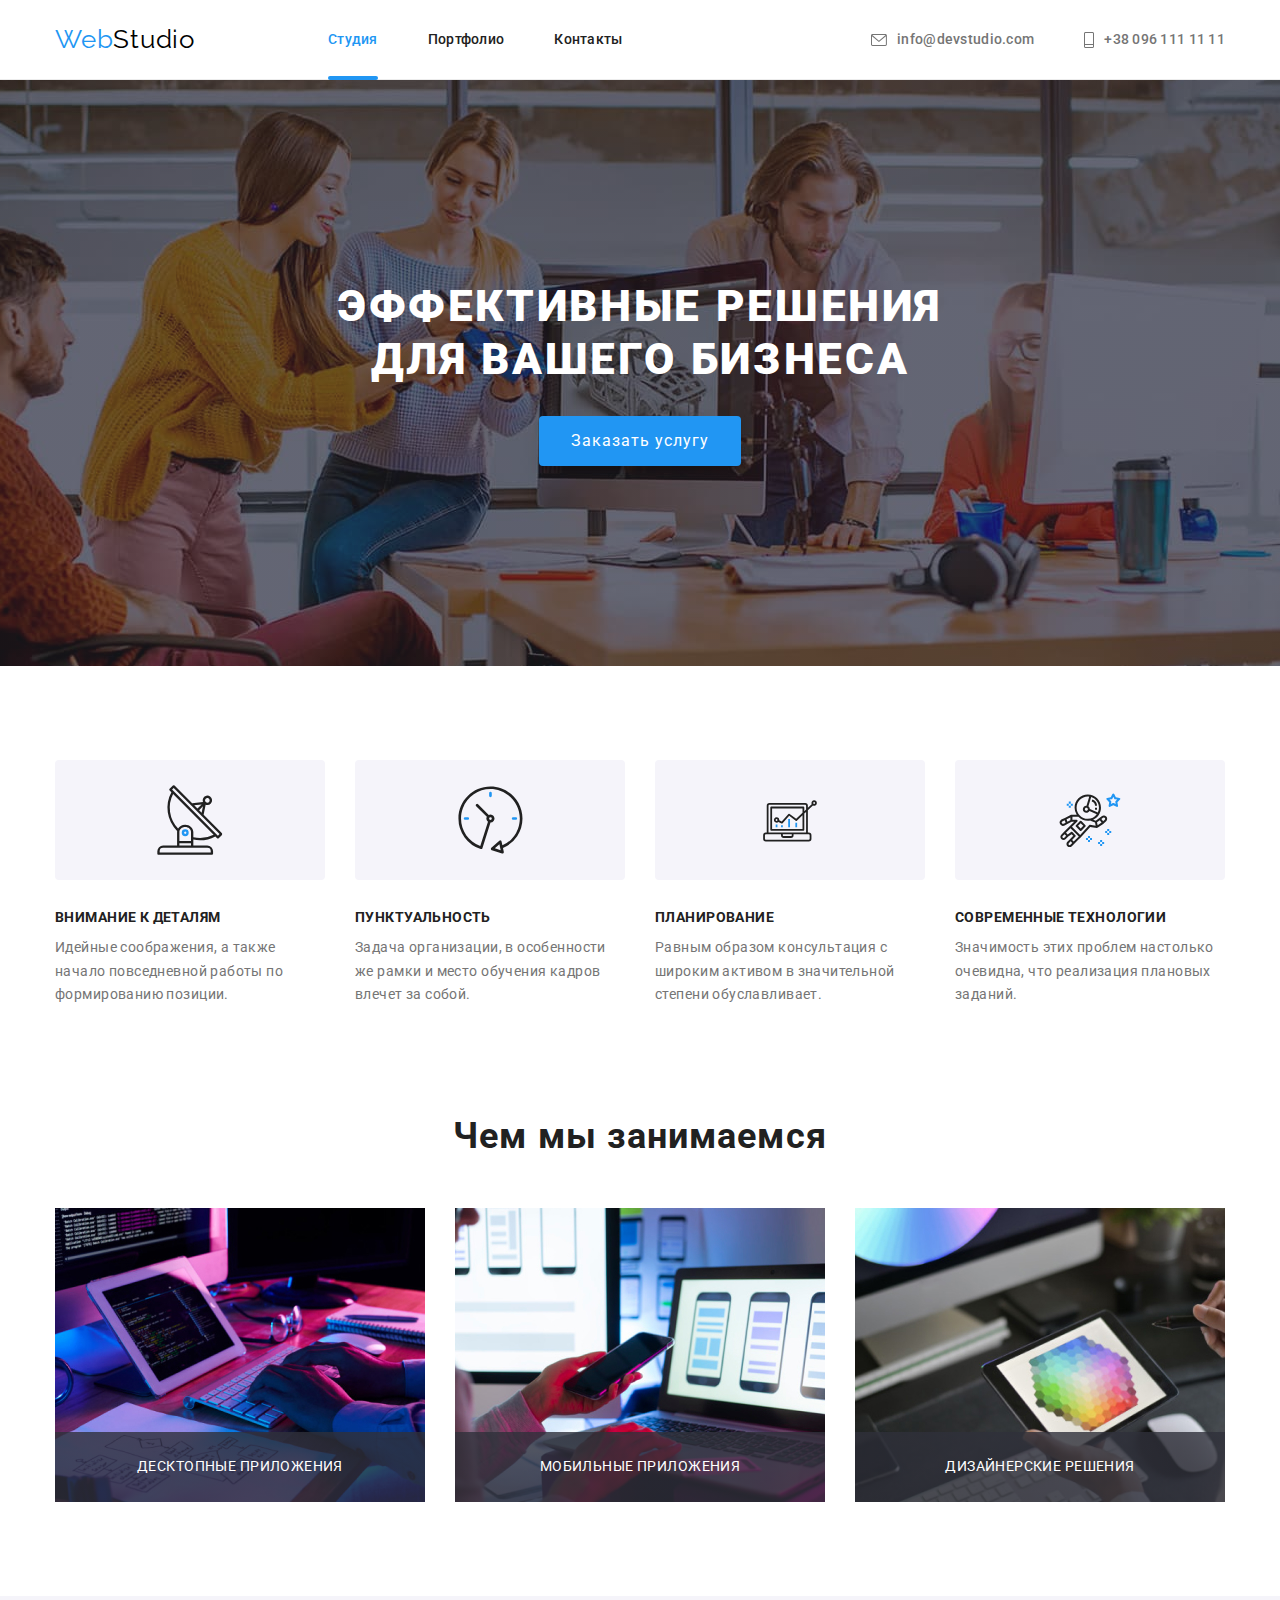
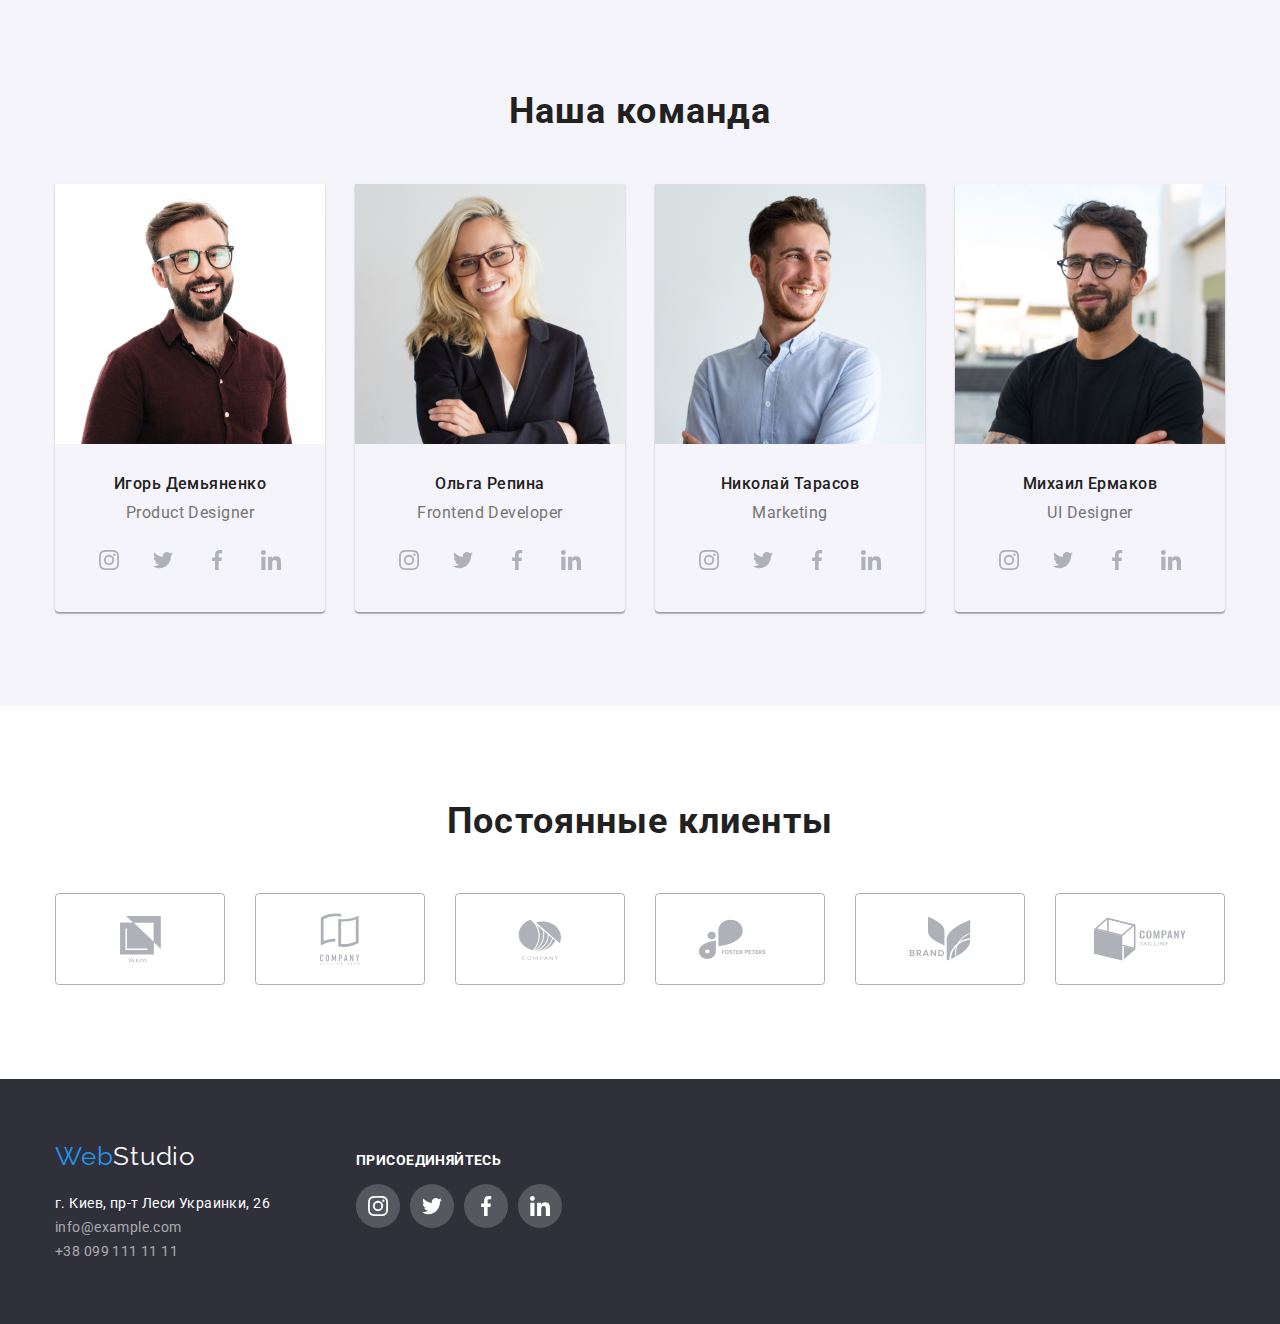
==== commit 46534f08: "add more transition" ====
--- a/index.html
+++ b/index.html
@@ -106,19 +106,25 @@
                   <h2 class="secondary-title">Чем мы занимаемся</h2>
                       <ul class="work list">
                           <li class="work-item"><img src="./img/computer-typing.jpg" alt="человек, который сидит за столом и печатает на клавиатуре перед компьютером, а рядом лежат заметки" width="370" height="294">
-                            <div class="overlay">
+                            <a href=""> 
+                              <div class="overlay">
                               <p class="overlay-text">Десктопные приложения</p>
-                            </div>        
+                            </div>
+                            </a>
                           </li>
                           <li class="work-item"><img src="./img/phone.jpg" alt="человек, который сидит за столом перед ноутбуком и держит в руке телефон" width="370" height="294">
-                            <div class="overlay">
+                            <a href="">
+                              <div class="overlay">
                               <p class="overlay-text">Мобильные приложения</p>
-                            </div>       
+                            </div> 
+                            </a>     
                           </li>
                           <li class="work-item"><img src="./img/tablet.jpg" alt="человек, который сидит перед компьютером и держит в руке планшет с ручкой, а на планшете изображена гамма цветов" width="370" height="294">
-                            <div class="overlay">
+                            <a href="">
+                              <div class="overlay">
                               <p class="overlay-text">Дизайнерские решения</p>
-                            </div>       
+                            </div>   
+                            </a>  
                           </li>
                        </ul>
                  </div>
@@ -133,6 +139,7 @@
                           <img src="./img/employee-1.jpg" alt="молодой человек в очках, в темной рубашке ,брюнет который улыбается" width="270" height="260">
                           <h3 class="employee-name">Игорь Демьяненко</h3>
                           <p lang="en" class="team-specialty"> Product Designer</p>
+                          
                           <ul class="team-icon-list">
                           
                             <li class="team-icon-item">
@@ -296,7 +303,7 @@
                 <h2 class="secondary-title">Постоянные клиенты</h2>
                 <ul class="clients-logo-list container">
                   <li class="clients-logo-item">
-                    <a href="" class="clients-logo-item link">
+                    <a href="" class="clients-logo-source link">
                       <svg class="clients-icon" width="41px" height="46.7px">
                         <use href="./img/sprite.svg#icon-client-1"></use>
                       </svg>
@@ -304,7 +311,7 @@
                   </li>
 
                   <li class="clients-logo-item">
-                    <a href="" class="clients-logo-item link">
+                    <a href="" class="clients-logo-source link">
                       <svg class="clients-icon" width="40px" height="52px">
                         <use href="./img/sprite.svg#icon-client-2"></use>
                       </svg>
@@ -312,7 +319,7 @@
                   </li>
 
                   <li class="clients-logo-item">
-                    <a href="" class="clients-logo-item link">
+                    <a href="" class="clients-logo-source link">
                       <svg class="clients-icon" width="43.46px" height="41.18px">
                         <use href="./img/sprite.svg#icon-client-3"></use>
                       </svg>
@@ -320,7 +327,7 @@
                   </li>
 
                   <li class="clients-logo-item">
-                    <a href="" class="clients-logo-item link">
+                    <a href="" class="clients-logo-source link">
                       <svg class="clients-icon" width="84.44px" height="40.62px">
                         <use href="./img/sprite.svg#icon-client-4"></use>
                       </svg>
@@ -328,7 +335,7 @@
                   </li>
 
                   <li class="clients-logo-item">
-                    <a href="" class="clients-logo-item link">
+                    <a href="" class="clients-logo-source link">
                       <svg class="clients-icon" width="62.54px" height="45.43px">
                         <use href="./img/sprite.svg#icon-client-5"></use>
                       </svg>
@@ -336,7 +343,7 @@
                   </li>
 
                   <li class="clients-logo-item">
-                    <a href="" class="clients-logo-item link">
+                    <a href="" class="clients-logo-source link">
                       <svg class="clients-icon" width="93.79px" height="43.93px">
                         <use href="./img/sprite.svg#icon-client-6"></use>
                       </svg>
--- a/css/style.css
+++ b/css/style.css
@@ -52,15 +52,14 @@
  .page-header .main-nav {
      display: flex;
      align-items: center;
-     padding-top: 32px;
-     padding-bottom: 32px;
  }
  .logo {
      color: var(--accent-color);
      font-family: 'Raleway', 'Arial', sans-serif;
      font-size: 26px;
      line-height: 1.2;
-     letter-spacing: 0.03em;  
+     letter-spacing: 0.03em;
+     transition: color 250ms var(--timing-function);  
  }
  .logo .black-color {
      color: var(--logo-black-color);  
@@ -88,13 +87,16 @@
  .site-nav .link {
      color: var(--primary-text-color);
      display: block;
+     transition: color 250ms var(--timing-function);
  }
  .site-nav .link:hover,
  .site-nav .link:focus {
      color: var(--accent-color);
+
  }
  .site-nav .link.current{
      color: var(--accent-color);
+     padding: 32px 0;
  }
  .link.current {
     position: relative;
@@ -104,10 +106,10 @@
     display: block;
     width: 100%;
     height: 4px;
-    background: #2196F3;
+    background: var(--accent-color);
     border-radius: 2px;
     position: absolute;
-    bottom: -41px;
+    bottom: -1px;
 
  }
  .header-info {
@@ -125,6 +127,7 @@
      color: var(--paragraph-text-color);
      display: flex;
      align-items: center;
+     transition: color 250ms var(--timing-function);
  }
  .info-link:hover,
  .info-link:focus {
@@ -285,7 +288,7 @@
  }
  .overlay-text {
     text-transform: uppercase;
-    color: #FFFFFF;
+    color: var(--body-background-color);
     font-size: 14px;
     line-height: 1.14;
     text-align: center;
@@ -348,6 +351,7 @@
     align-items: center;
     border-radius: 50%; 
     fill: var(--icon-color);
+    transition: fill 250ms var(--timing-function);
 }
 .team-icon-item:not(:last-child){
     margin-right: 10px;
@@ -369,7 +373,7 @@
     align-items: center;
     padding-bottom: 94px; 
 }
-.clients-logo-item {
+.clients-logo-source {
     width: 170px;
     height: 92px;
     border: 1px solid var(--icon-color);
@@ -379,12 +383,11 @@
     display: flex;
     justify-content: center;
     align-items: center;
-}
-.clients-logo-item .link {
-    border: none;
-}
-.clients-logo-item:hover,
-.clients-logo-item:focus {
+
+    transition: fill 250ms var(--timing-function);
+}
+.clients-logo-source:hover,
+.clients-logo-source:focus {
    fill: var(--accent-color);
    border-color: var(--accent-color); 
 }
@@ -393,7 +396,6 @@
  /* Підвал сторінки */
  .footer {
      background-color: var(--footor-background-color);
-     
      padding: 60px 0;
      margin-top: 0;
      margin-bottom: 0;
@@ -410,6 +412,7 @@
  
  .logo .link {
      margin-left: 215px;
+     transition: color 250ms var(--timing-function);
  }
  .white-color {
      color: var(--body-background-color);
@@ -430,12 +433,14 @@
  .physical-address {
      color: var(--body-background-color);
      margin-top: 0;
-     margin-bottom: 9px;
+     padding-bottom: 9px;
+     transition: fill 250ms var(--timing-function);
  }
  .address .info {
      color: var(--footer-info-color);
      margin-top: 0;
-     margin-bottom: 9px;
+     padding-bottom: 9px;
+     transition: color 250ms var(--timing-function);
  }
  .address .link:hover,
  .address .link:focus {
@@ -466,14 +471,15 @@
     border-radius: 50%; 
     fill: var(--body-background-color);
     background-color: var(--icon-background-color);
+    transition: fill 250ms var(--timing-function);
 }
 .join-icon-item:not(:last-child){
     margin-right: 10px;
 }
 .join-icon-item:hover,
 .join-icon-item:focus {
-  background-color: var(--accent-color);
-    fill: var(--body-background-color);  
+    background-color: var(--accent-color);
+    fill: var(--body-background-color); 
 } 
 
 
@@ -485,7 +491,8 @@
     left: 0;
     width: 100%;
     height: 100%;
-    background-color: rgba(0, 0, 0, 0.2);;
+    background-color: rgba(0, 0, 0, 0.2);
+    transition: opacity 250ms var(--timing-function);
 }
 .backdrop.is-hidden {
     opacity: 0;
@@ -499,11 +506,12 @@
 
     width: 528px; 
     height: 581px;
-    background: #FFFFFF;
+    background: var(--body-background-color);
     box-shadow: 0px 1px 3px rgba(0, 0, 0, 0.12), 0px 1px 1px rgba(0, 0, 0, 0.14), 0px 2px 1px rgba(0, 0, 0, 0.2);
     border-radius: 4px; 
 
     opacity: 1;
+    transition: transform 250ms var(--timing-function);
   }
 
   .close-button {
@@ -514,7 +522,7 @@
       justify-content: center;
       align-items: center;
 
-      background: #FFFFFF;
+      background: var(--body-background-color);
       border: 1px solid rgba(0, 0, 0, 0.1);
       box-sizing: border-box;
 
@@ -579,6 +587,7 @@
 .portfolio-card:not(:nth-child(3n)) {
   margin-right: 30px;
 }
+
 .portfolio-link {
     text-decoration: none;
     display: block;
@@ -623,4 +632,37 @@
    margin-top: 0;
    margin-bottom: 0;
    min-width: 322px;
-}+}
+.img-thumb {
+    position: relative;
+    overflow: hidden;
+}
+.overlay-portfolio {
+    position: absolute;
+    width: 100%;
+    height: 100%;
+    background-image: linear-gradient(
+        to right,
+        rgba(33, 150, 243, 0.9),
+        rgba(33, 150, 243, 0.9)
+    );
+    opacity: 0;
+    transition: transform 250ms var(--timing-function),
+    opasity 250ms var(--timing-function);
+}
+.overlay-text-portfolio {
+    padding: 63px 24px;
+    margin: 0;
+    font-style: normal;
+    font-weight: normal;
+    font-size: 18px;
+    line-height: 1.55;
+    letter-spacing: 0.03em;
+    color: var(--body-background-color);
+}
+.portfolio-card:hover .overlay-portfolio,
+.portfolio-card:focus .overlay-portfolio {
+    opacity: 1;
+    transform: translateY(-100%);
+}
+
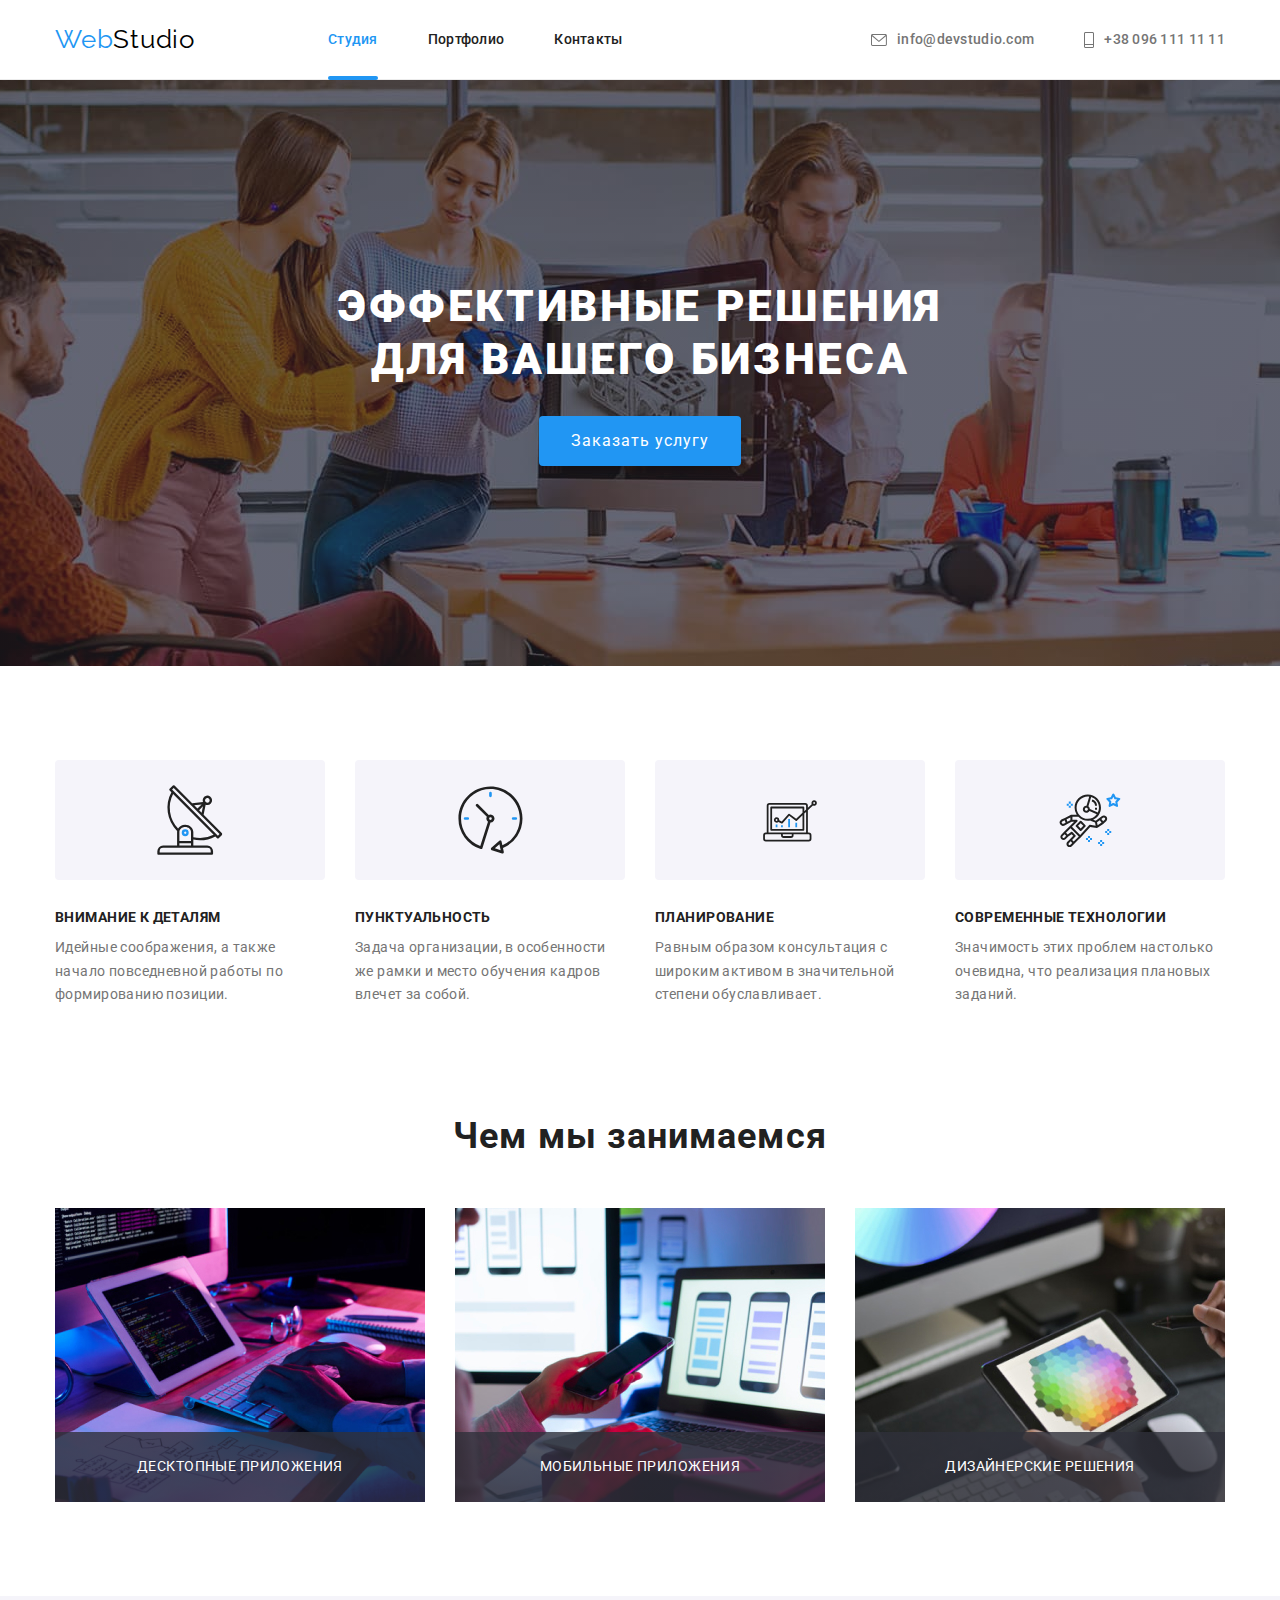
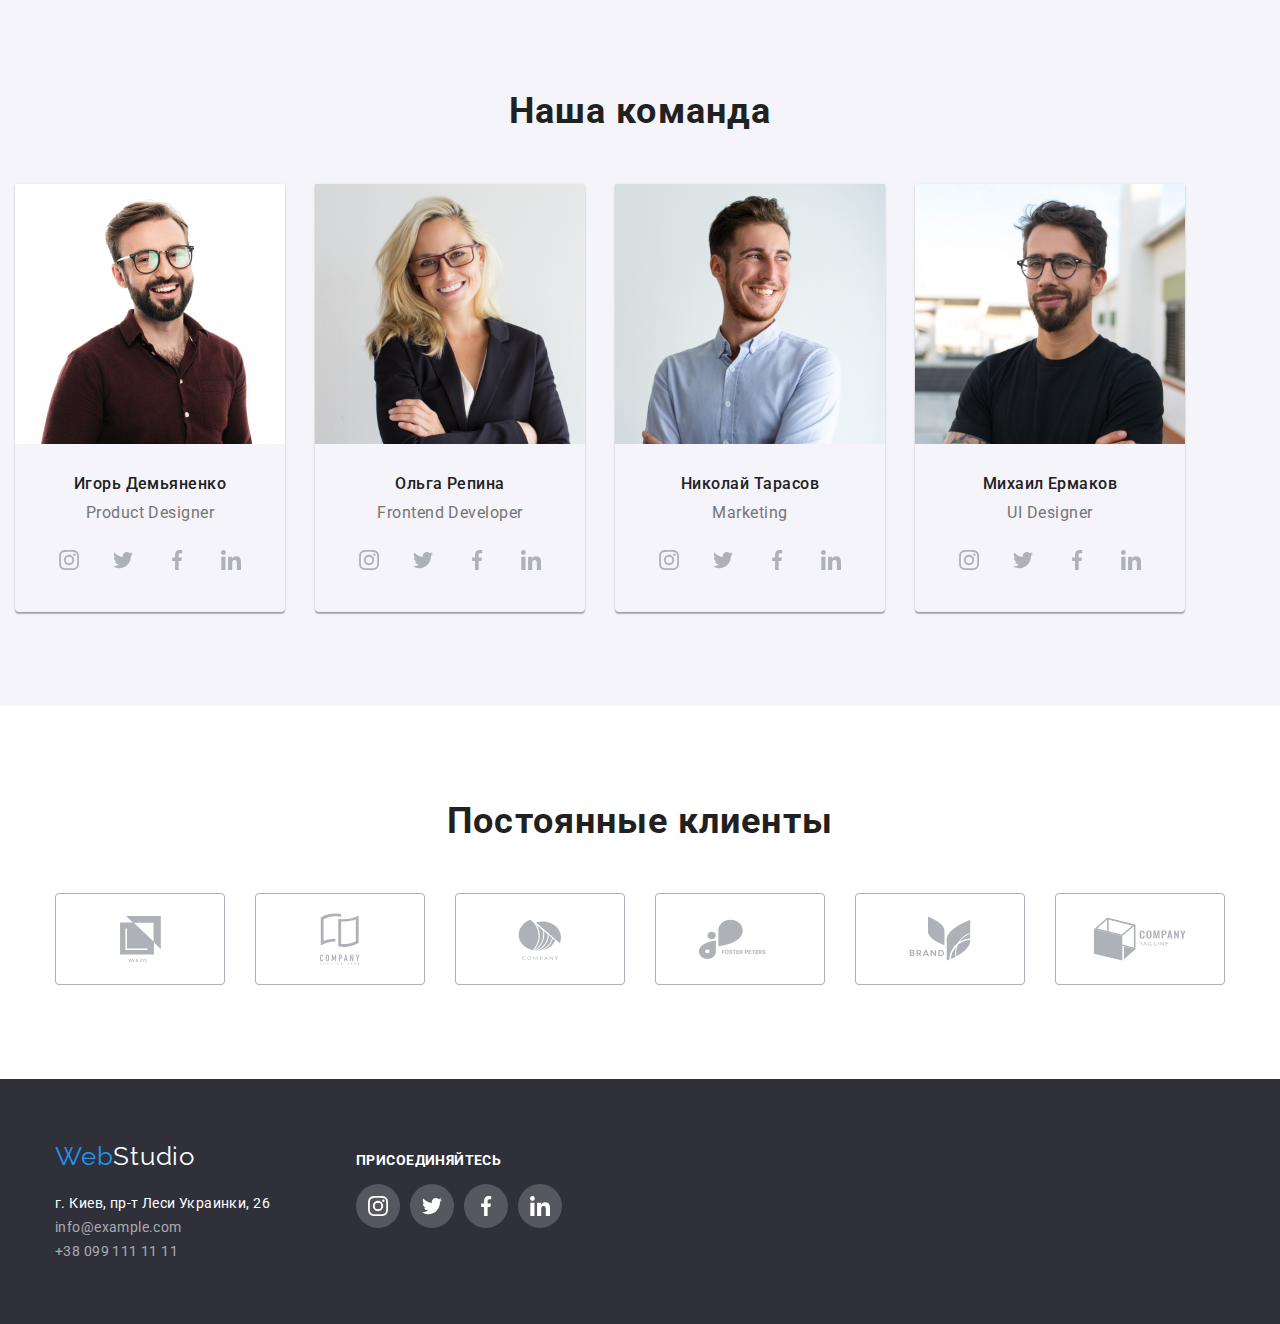
==== commit 301b7568: "last changes" ====
--- a/index.html
+++ b/index.html
@@ -363,7 +363,7 @@
                  <ul class="address list">
                      <li><a href=""class="physical-address link">г. Киев, пр-т Леси Украинки, 26</a></li> 
                      <li><a href="info@example.com" class="info link">info@example.com</a></li>
-                     <li><a href="tel:+380991111111" class="info link">+38 099 111 11 11</a></li>  
+                     <li><a href="tel:+380991111111" class="info link">+38 099 111 11 11</a></li>    
                  </ul>
               </address>
              </div>
--- a/css/style.css
+++ b/css/style.css
@@ -31,17 +31,17 @@
  }
  .container {
      width: 1200px;
-     padding-left: 15px;
-     padding-right: 15px;
+     padding: 0 15px;
      margin: 0 auto;
  }
  .list {
      list-style: none;
+     margin: 0; 
+ }
+ .link {
+     text-decoration: none;
      margin-top: 0;
      margin-bottom: 0;
- }
- .link {
-     text-decoration: none;
  }
  /* Шапка сторінки */
  
@@ -207,15 +207,10 @@
      padding: 94px 0 47px 0;
  }
  .advantages {
-     padding-left: 0;
-     padding-right: 0;
+     padding: 0; 
  }
  .adwantage-item {
      max-width: 270px;
-     padding-left: 0;
-     padding-right: 0;
-     margin-left: 0;
-     margin-right: 0;   
  }
  .advantage-icon-group {
      background-color: var(--team-background-color);
@@ -240,8 +235,7 @@
      letter-spacing: 0.03em;
      text-transform: uppercase;
  
-     margin-top: 0;
-     margin-bottom: 10px;
+     margin: 0 0 10px;
  }
  .specific-advantage {
      color: var(--paragraph-text-color);
@@ -335,8 +329,7 @@
 
 .team-icon-list {
     list-style: none;
-    padding-left: 32px;
-    padding-right: 32px;
+    padding: 0 32px;
     margin-bottom: 30px;
 
     display: flex;
@@ -351,7 +344,8 @@
     align-items: center;
     border-radius: 50%; 
     fill: var(--icon-color);
-    transition: fill 250ms var(--timing-function);
+    transition: fill 250ms var(--timing-function),
+    background-coor 250ms var(--timing-function);
 }
 .team-icon-item:not(:last-child){
     margin-right: 10px;
@@ -384,7 +378,8 @@
     justify-content: center;
     align-items: center;
 
-    transition: fill 250ms var(--timing-function);
+    transition: fill 250ms var(--timing-function),
+    border-color 250ms var(--timing-function);
 }
 .clients-logo-source:hover,
 .clients-logo-source:focus {
@@ -397,8 +392,6 @@
  .footer {
      background-color: var(--footor-background-color);
      padding: 60px 0;
-     margin-top: 0;
-     margin-bottom: 0;
  }
 
  .footer-container {
@@ -432,19 +425,20 @@
  }
  .physical-address {
      color: var(--body-background-color);
-     margin-top: 0;
-     padding-bottom: 9px;
-     transition: fill 250ms var(--timing-function);
+     margin-top: 0 0 9px;
+     transition: color 250ms var(--timing-function);
  }
  .address .info {
      color: var(--footer-info-color);
-     margin-top: 0;
-     padding-bottom: 9px;
+     margin: 0 0 9px;
      transition: color 250ms var(--timing-function);
  }
  .address .link:hover,
  .address .link:focus {
      color: var(--accent-color);
+ }
+ .address .link:not(:last-child) {
+     margin-bottom: 9px;
  }
 .join {
     padding-left: 0;
@@ -471,7 +465,7 @@
     border-radius: 50%; 
     fill: var(--body-background-color);
     background-color: var(--icon-background-color);
-    transition: fill 250ms var(--timing-function);
+    transition: background-color 250ms var(--timing-function);
 }
 .join-icon-item:not(:last-child){
     margin-right: 10px;
@@ -563,7 +557,11 @@
   
    padding: 6px 22px;
    margin-top: 0;
-   cursor: pointer;    
+   cursor: pointer;  
+   
+   transition: color 250ms var(--timing-function),
+   box-shadow 250ms var(--timing-function),
+   backgraund 250ms var(--timing-function);
 }
 .nav-button:not(:last-child) {
    margin-right: 8px;
@@ -591,22 +589,19 @@
 .portfolio-link {
     text-decoration: none;
     display: block;
+
+    transition: transform 250ms var(--timing-function),
+    opasity 250ms var(--timing-function),
+    box-shadow 250ms var(--timing-function);
 }
 .portfolio-link:hover,
 .portfolio-link:focus {
     box-shadow: var(--portfolio-card-shadow);
+    
 }
 .card-text {
-   margin-left: 0;
-   margin-right: 0;
-   padding-left: 0;
-   padding-right: 0;
-   width: 370px;
-   box-sizing: border-box;
+   border: var(--card-border-color);
    border-top: none;
-   border-left: var(--card-border-color);
-   border-right: var(--card-border-color);
-   border-bottom: var(--card-border-color);
 }
 img {
    display: block;
@@ -636,6 +631,7 @@
 .img-thumb {
     position: relative;
     overflow: hidden;
+
 }
 .overlay-portfolio {
     position: absolute;
@@ -647,8 +643,7 @@
         rgba(33, 150, 243, 0.9)
     );
     opacity: 0;
-    transition: transform 250ms var(--timing-function),
-    opasity 250ms var(--timing-function);
+    transition: transform 250ms var(--timing-function);
 }
 .overlay-text-portfolio {
     padding: 63px 24px;
@@ -660,8 +655,8 @@
     letter-spacing: 0.03em;
     color: var(--body-background-color);
 }
-.portfolio-card:hover .overlay-portfolio,
-.portfolio-card:focus .overlay-portfolio {
+.portfolio-link:hover .overlay-portfolio,
+.portfolio-link:focus .overlay-portfolio {
     opacity: 1;
     transform: translateY(-100%);
 }
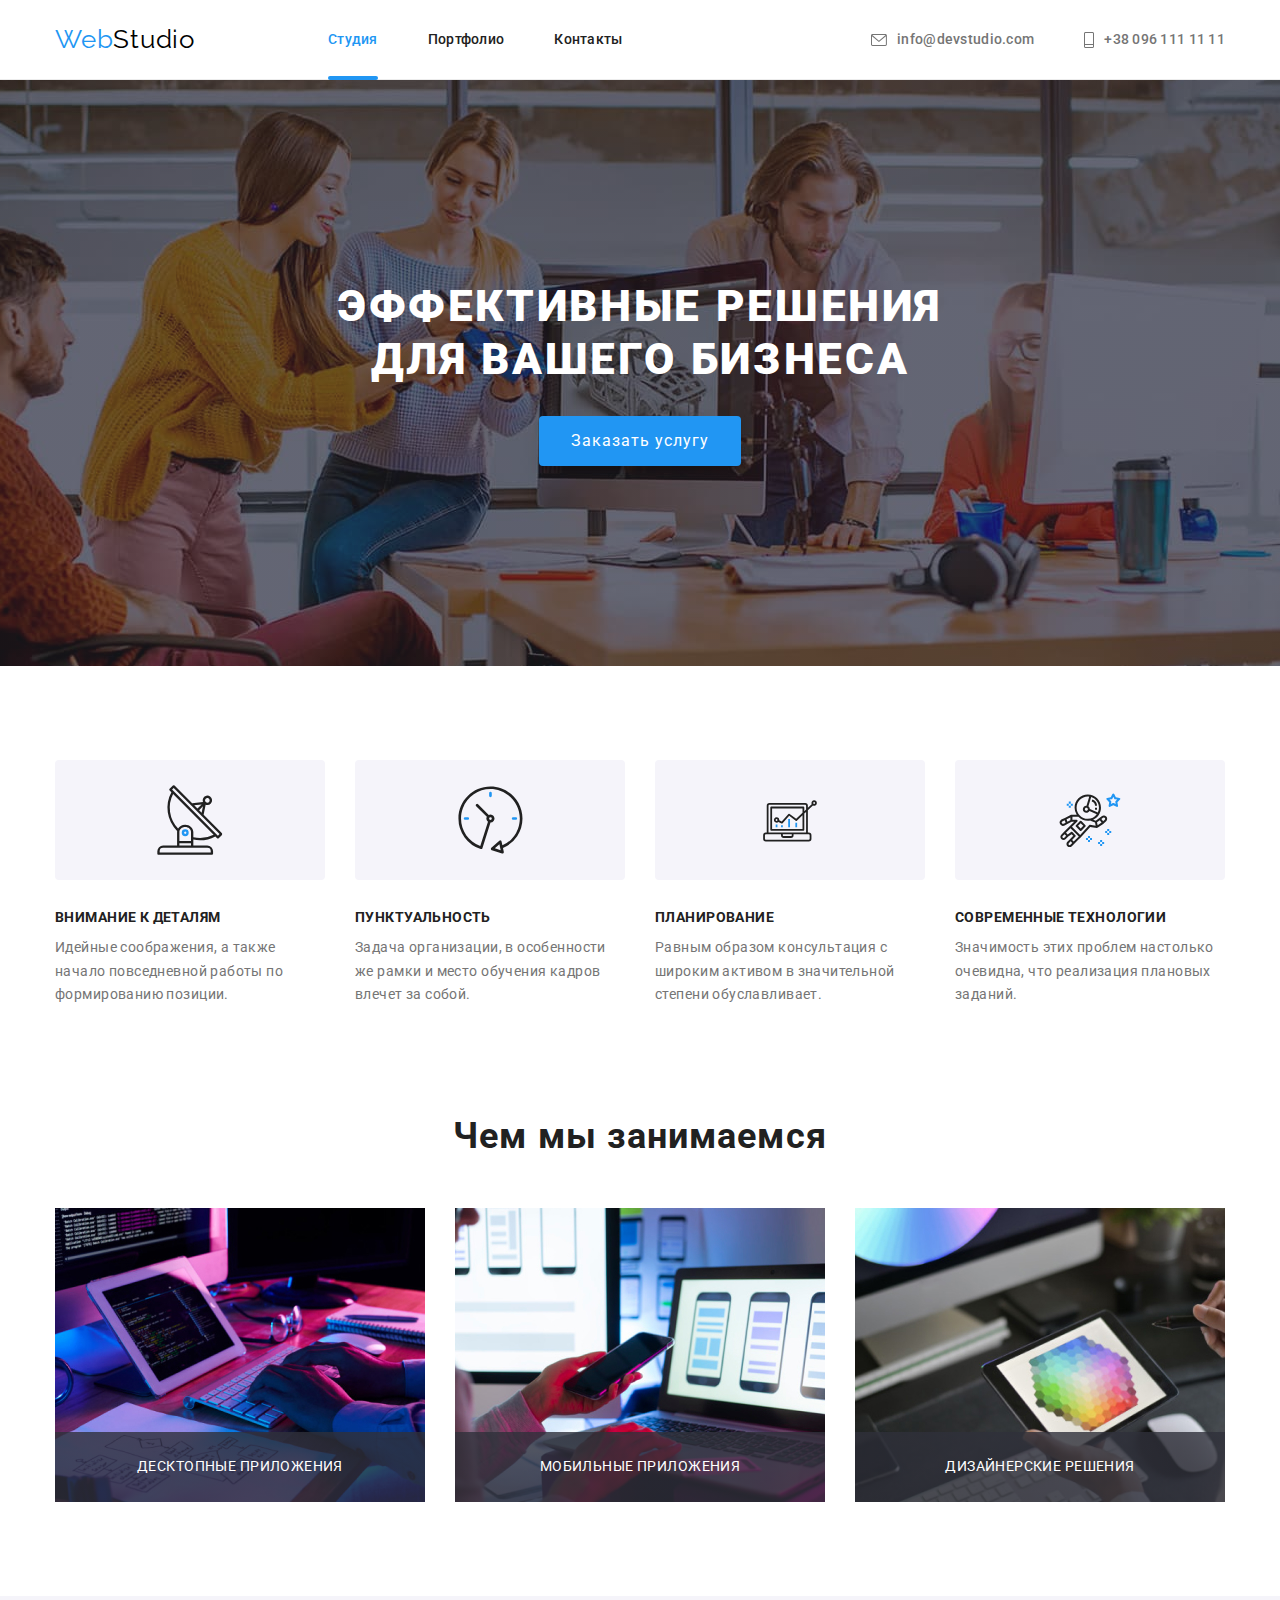
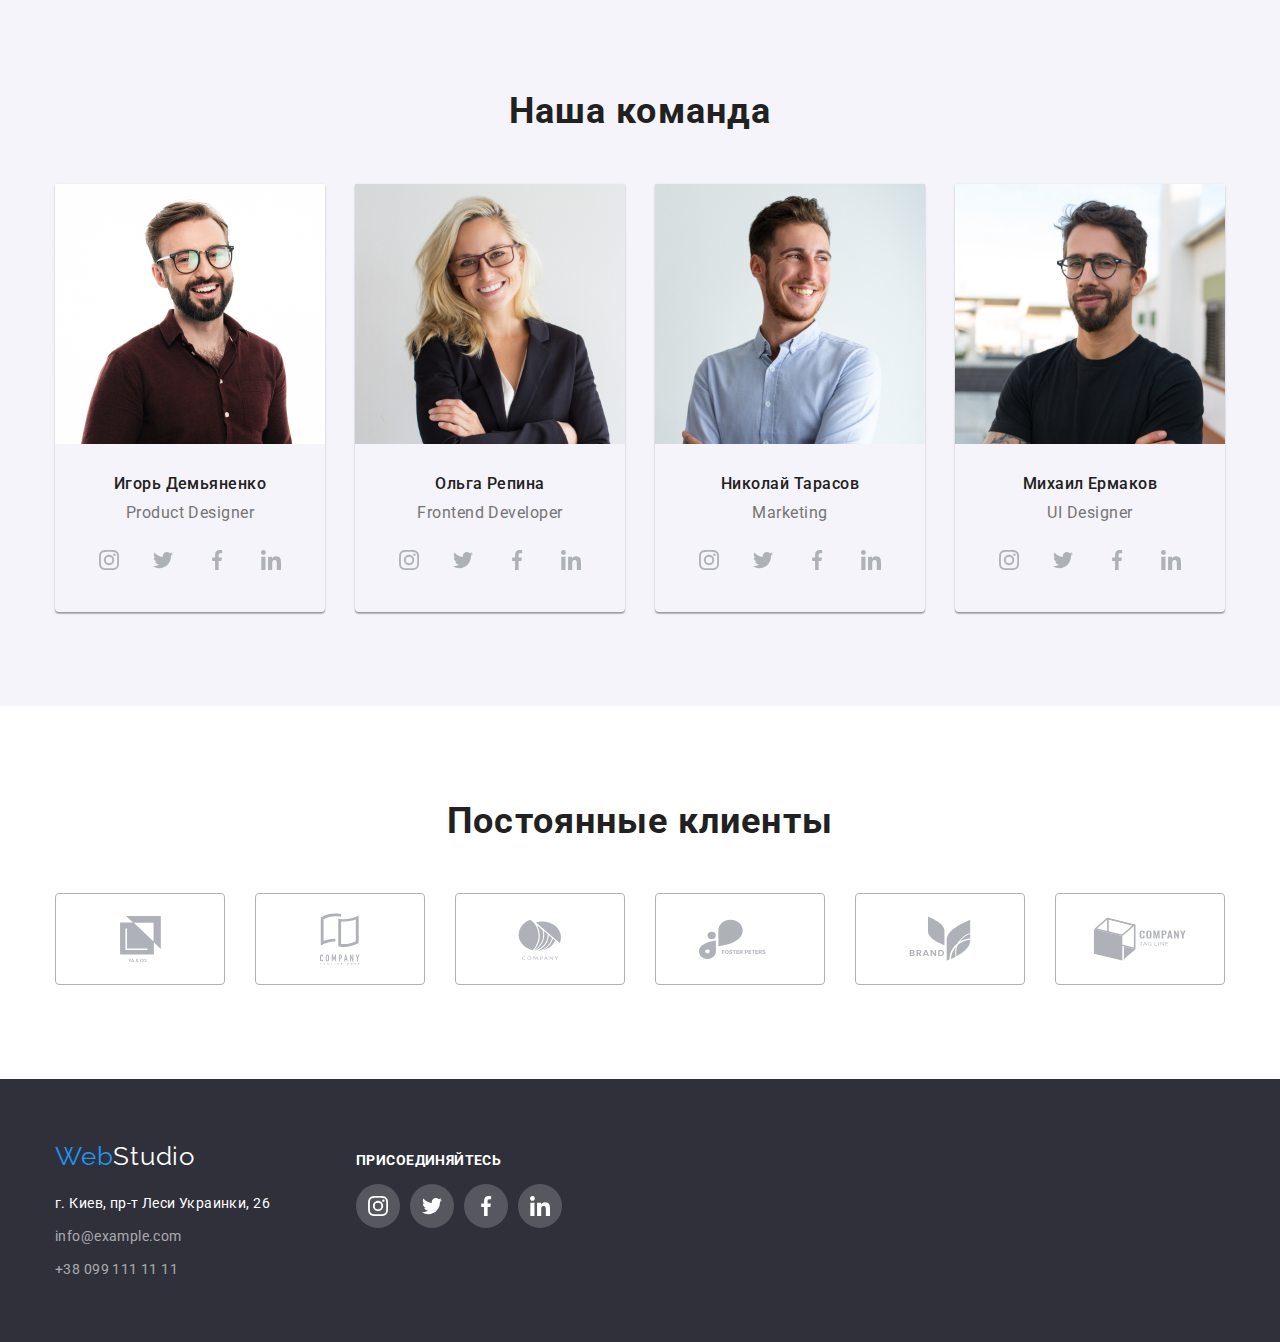
==== commit 3bacce46: "last" ====
--- a/index.html
+++ b/index.html
@@ -133,8 +133,9 @@
        
            <!-- Секція четверта -->
               <section class="team-section">
+                <div class="container"> 
                   <h2 class="secondary-title">Наша команда</h2>
-                  <ul class="team list container">
+                  <ul class="team list">
                       <li class="team-card">
                           <img src="./img/employee-1.jpg" alt="молодой человек в очках, в темной рубашке ,брюнет который улыбается" width="270" height="260">
                           <h3 class="employee-name">Игорь Демьяненко</h3>
@@ -296,7 +297,7 @@
                        </ul>   
                     </li>
               </ul> 
-
+                </div>
               </section>
 <!-- Секція п'ята -->
               <section class="clients-section">
@@ -361,9 +362,9 @@
                <a href="/index.html"class="logo link">Web<span class="white-color">Studio</span></a>
               <address>
                  <ul class="address list">
-                     <li><a href=""class="physical-address link">г. Киев, пр-т Леси Украинки, 26</a></li> 
-                     <li><a href="info@example.com" class="info link">info@example.com</a></li>
-                     <li><a href="tel:+380991111111" class="info link">+38 099 111 11 11</a></li>    
+                     <li class="address-item"><a href=""class="physical-address link">г. Киев, пр-т Леси Украинки, 26</a></li> 
+                     <li class="address-item"><a href="info@example.com" class="info link">info@example.com</a></li>
+                     <li class="address-item"><a href="tel:+380991111111" class="info link">+38 099 111 11 11</a></li>    
                  </ul>
               </address>
              </div>
--- a/css/style.css
+++ b/css/style.css
@@ -296,10 +296,10 @@
      background-color: var(--team-background-color);
      padding: 94px 0;
  }
- 
  .team {
      display: flex;
      justify-content: space-between;
+     padding-left: 0;
  }
  .team-card {
      text-align: center;
@@ -437,7 +437,7 @@
  .address .link:focus {
      color: var(--accent-color);
  }
- .address .link:not(:last-child) {
+ .address-item:not(:last-child) {
      margin-bottom: 9px;
  }
 .join {
@@ -559,9 +559,7 @@
    margin-top: 0;
    cursor: pointer;  
    
-   transition: color 250ms var(--timing-function),
-   box-shadow 250ms var(--timing-function),
-   backgraund 250ms var(--timing-function);
+   transition: all 250ms var(--timing-function);
 }
 .nav-button:not(:last-child) {
    margin-right: 8px;
